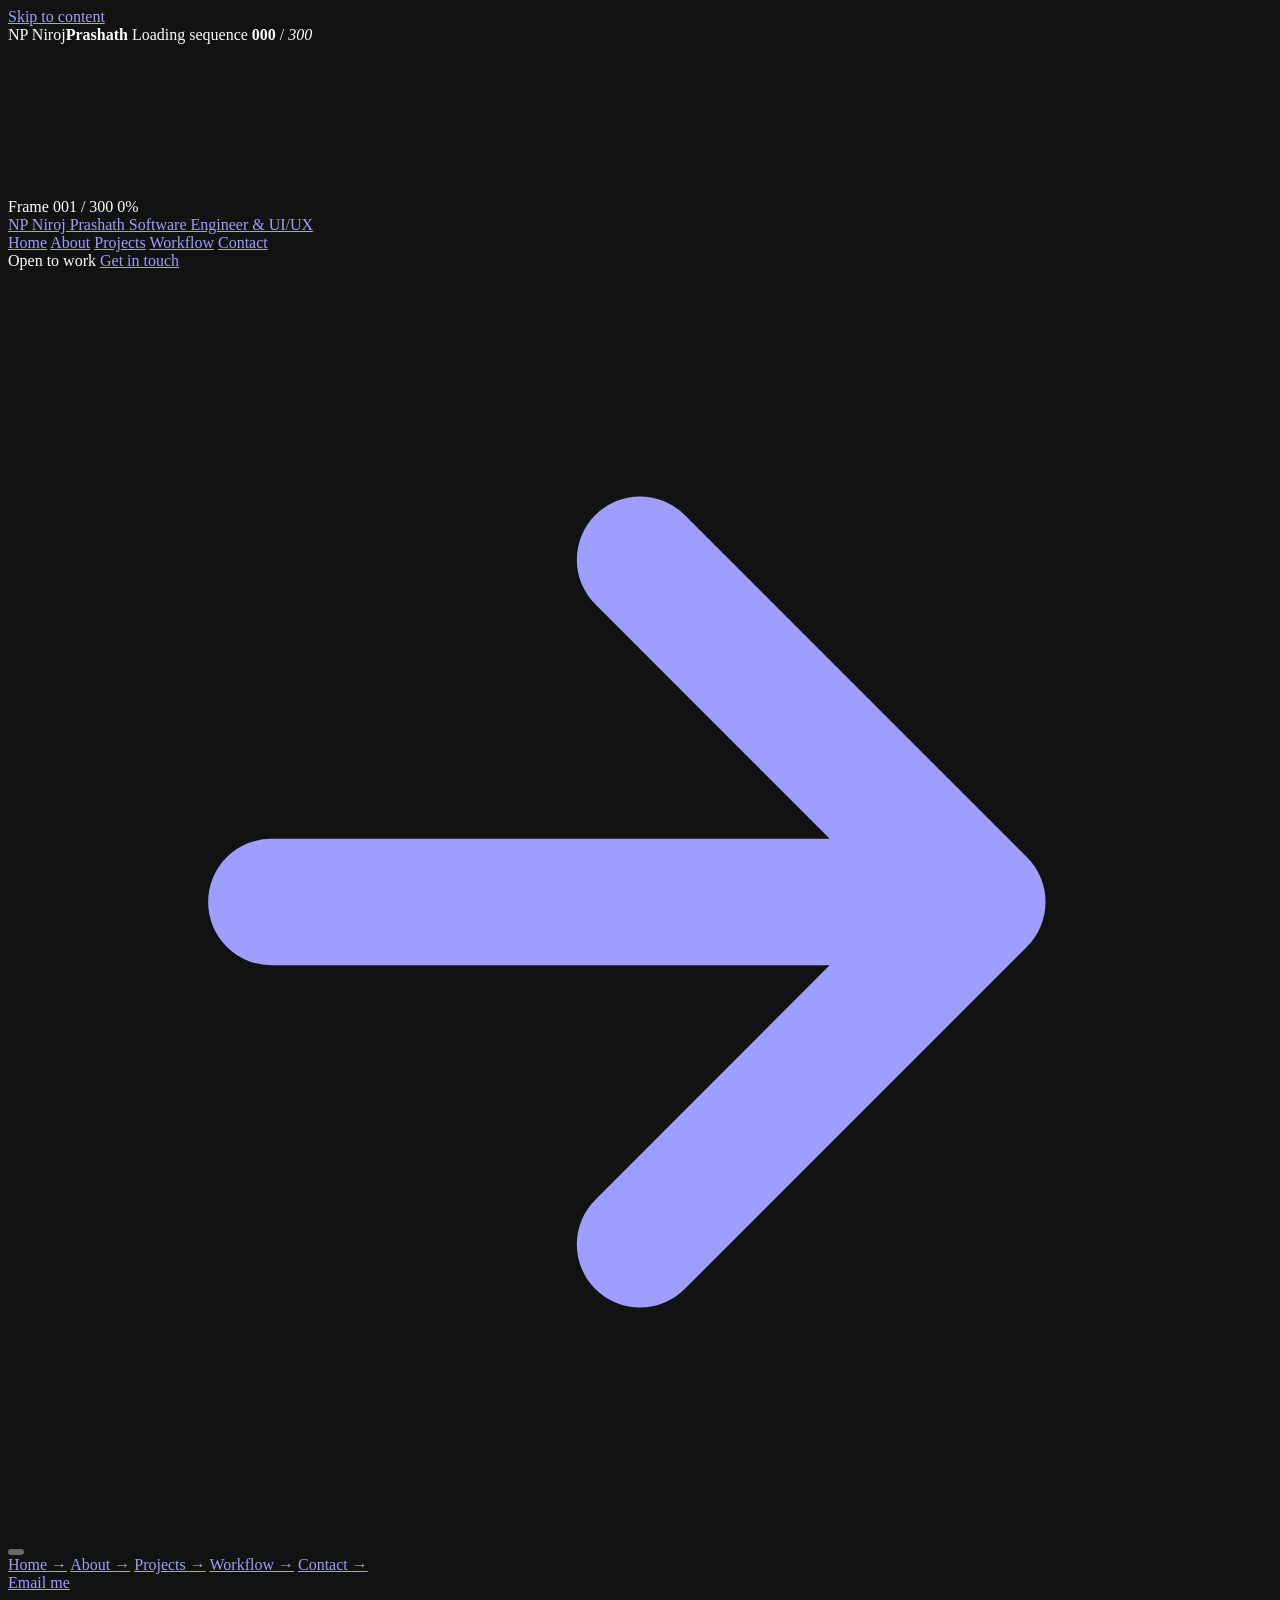
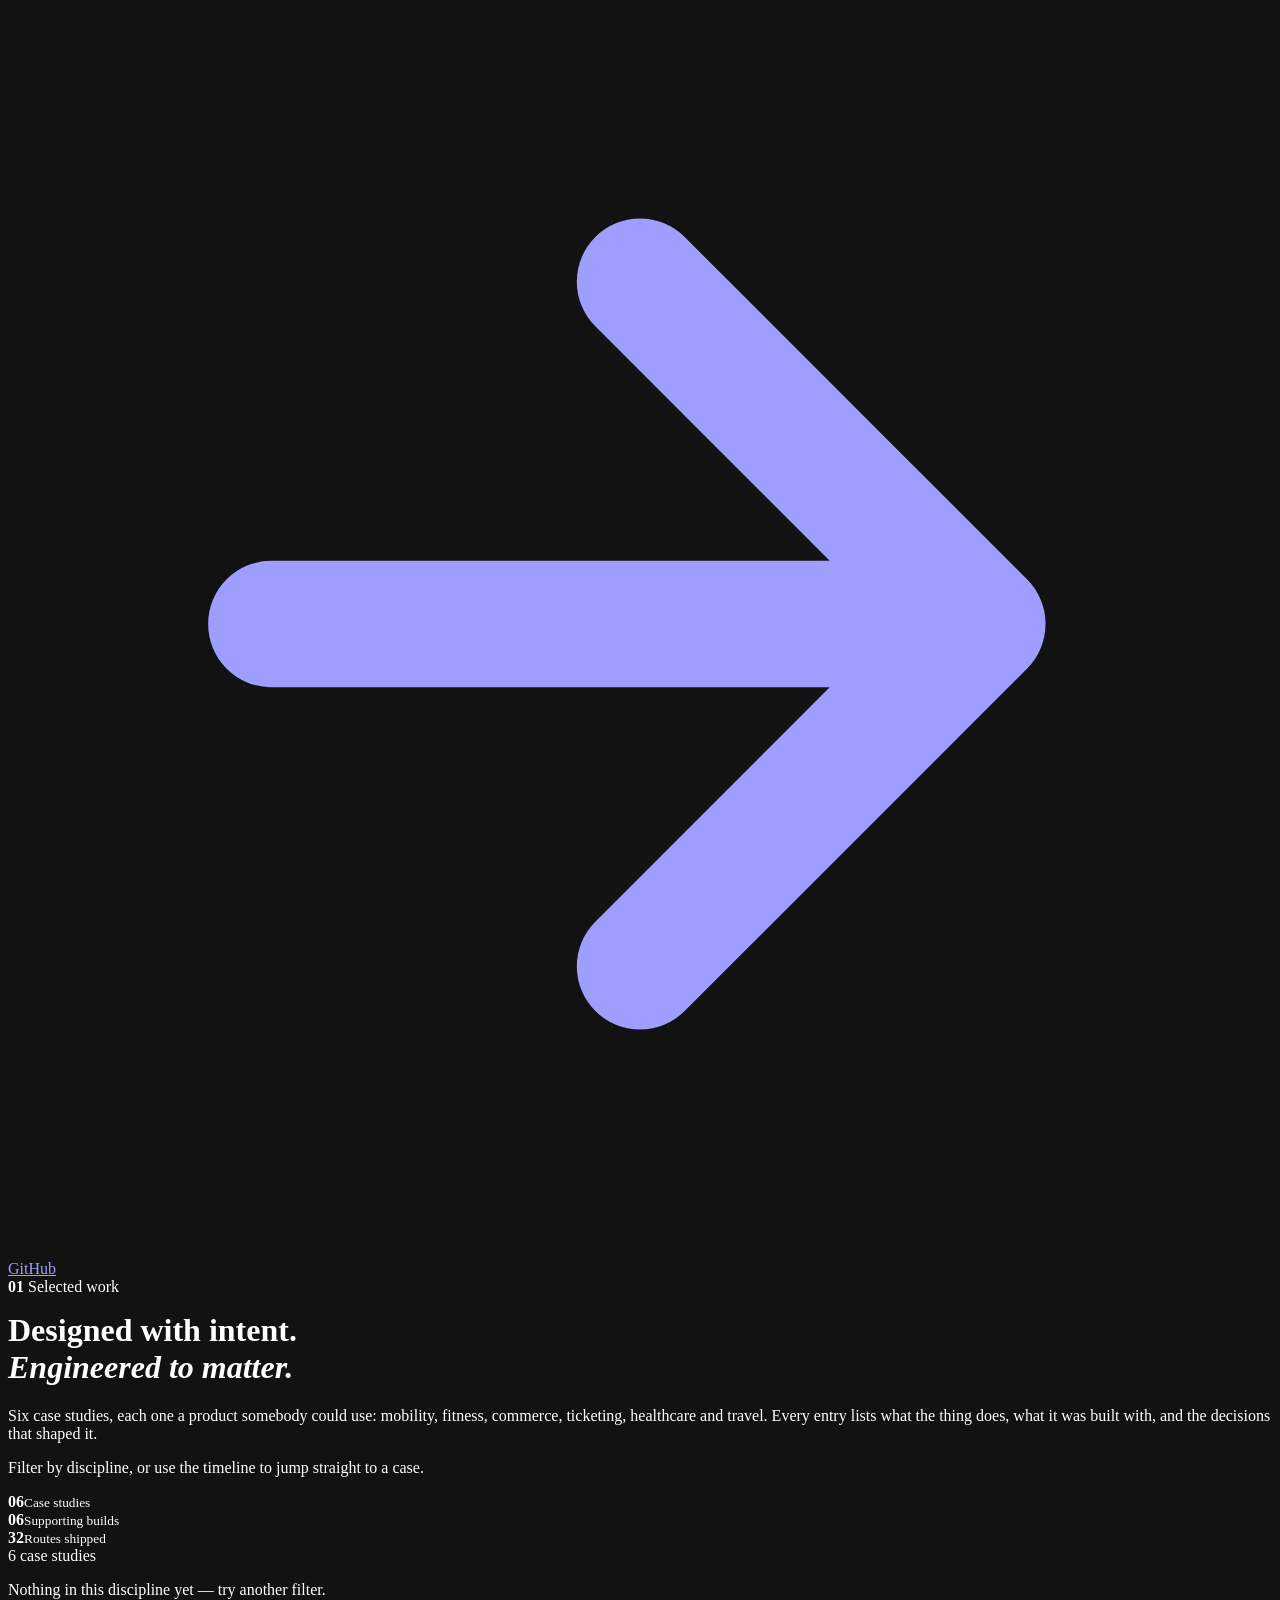
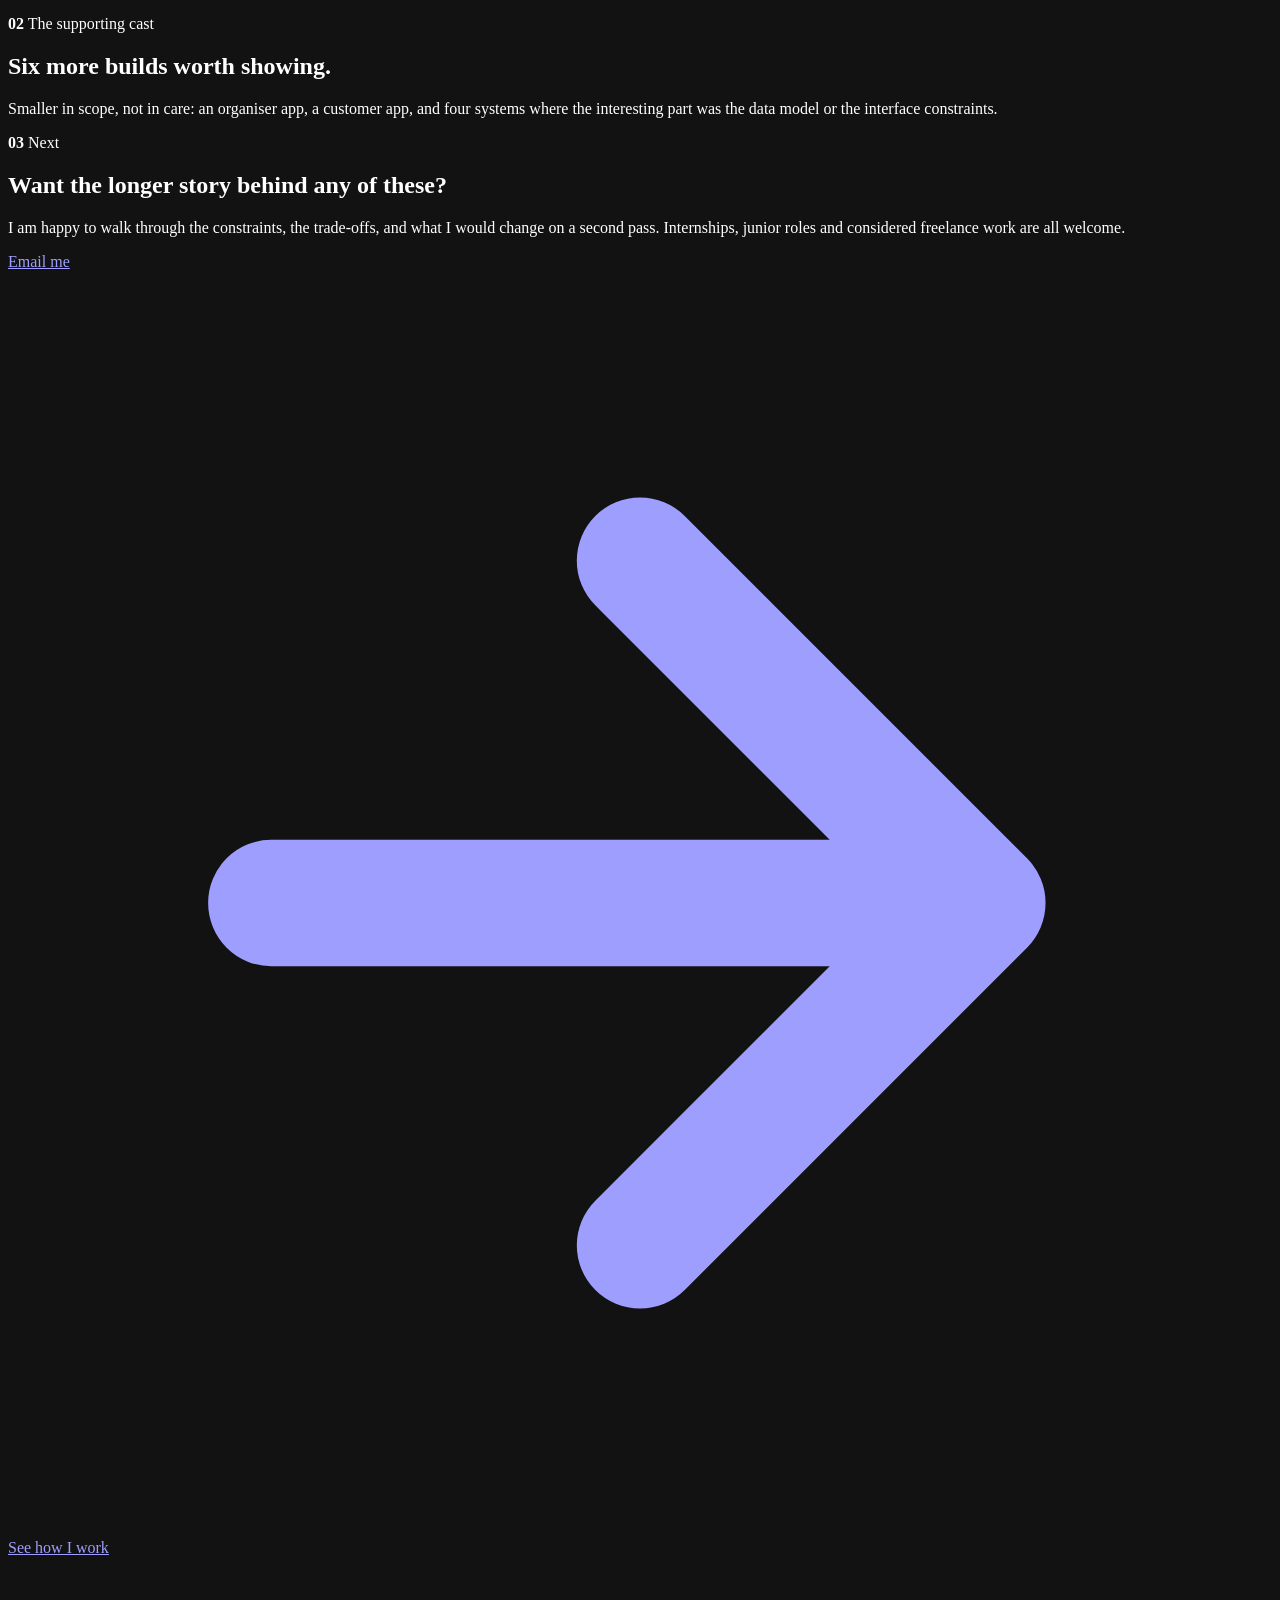
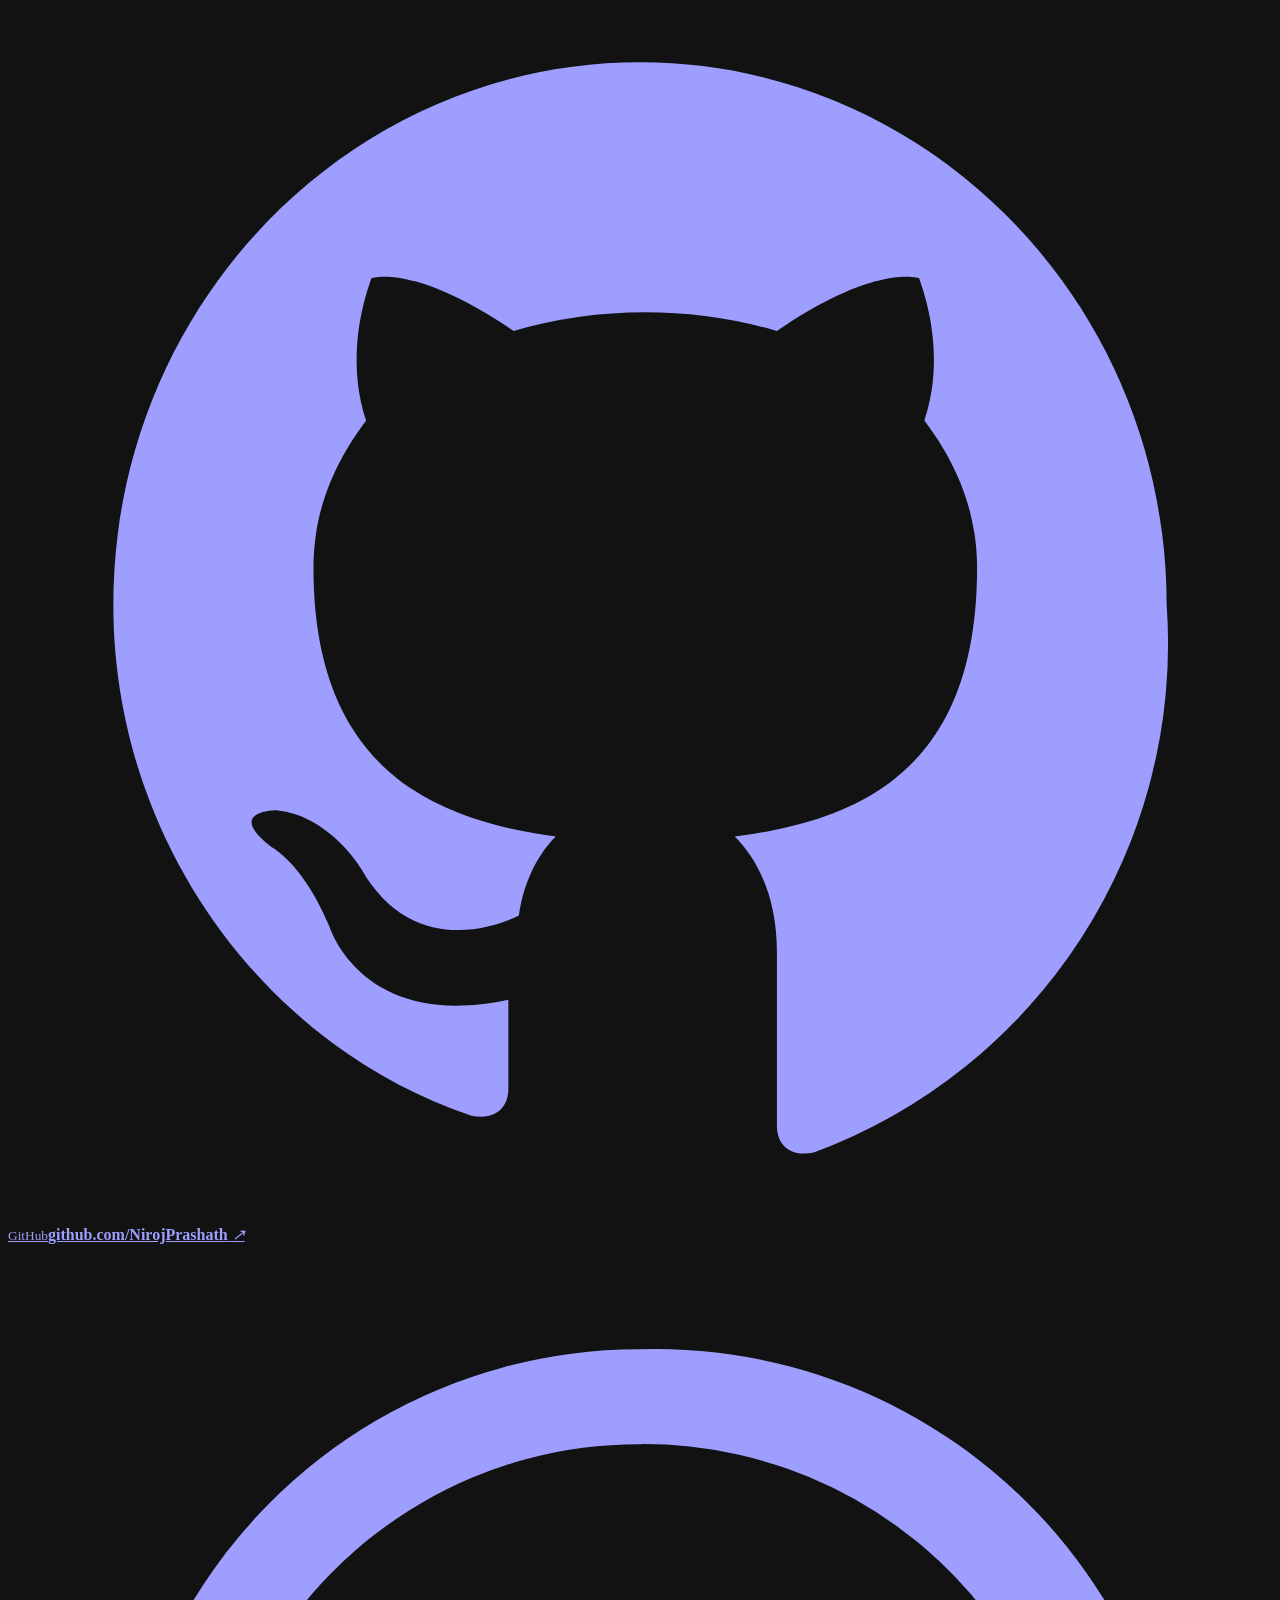
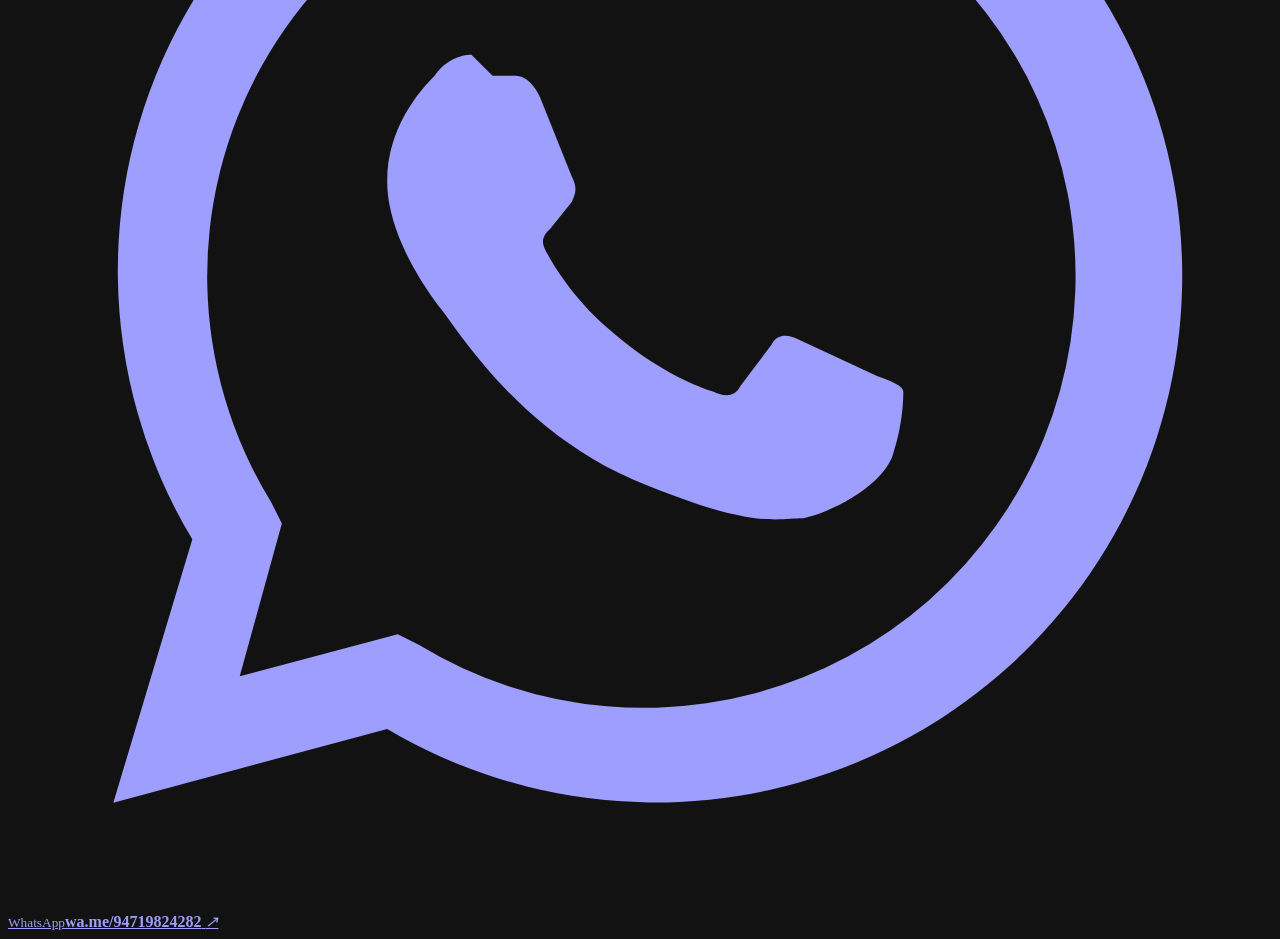
==== projects.html @ 24575fea "Add files via upload" ====
<!DOCTYPE html>
<html lang="en">
<head>
<meta charset="utf-8">
<meta name="viewport" content="width=device-width, initial-scale=1, viewport-fit=cover">
<title>Projects — Yogeswaran Niroj Prashath</title>
<meta name="description" content="Six detailed case studies plus six supporting builds: RAASTA emergency response, Iron Tide, Knuckles Roasters, B-Ceylon ticketing, Vet Lanka Animal Hospital and Wayfarer — designed and engineered by Niroj Prashath.">
<meta name="theme-color" content="#08070A">
<meta name="color-scheme" content="dark">
<link rel="canonical" href="projects.html">

<meta property="og:type" content="website">
<meta property="og:title" content="Projects — Yogeswaran Niroj Prashath">
<meta property="og:description" content="Six case studies and six supporting builds: mobility, fitness, commerce, ticketing, healthcare and travel.">
<meta property="og:image" content="assets/img/og-card.jpg">
<meta name="twitter:card" content="summary_large_image">
<meta name="twitter:image" content="assets/img/og-card.jpg">

<link rel="icon" href="assets/img/favicon.svg" type="image/svg+xml">
<link rel="apple-touch-icon" href="assets/img/avatar-portrait.jpg">

<link rel="stylesheet" href="css/base.css">
<link rel="stylesheet" href="css/layout.css">
<link rel="stylesheet" href="css/blocks.css">
<link rel="stylesheet" href="css/projects.css">
<noscript><style>.loader{display:none!important}body.is-loading{overflow:auto!important}</style></noscript>
</head>

<body class="is-loading" data-page="projects" data-zone="projects">

<a class="skip-link" href="#main">Skip to content</a>

<!-- ================================= boot loader — reference preloader, re-themed -->
<div class="loader" id="loader" aria-hidden="true">
  <div class="loader__inner">
    <span class="loader__mark"><span>NP</span></span>
    <span class="loader__word"><span>Niroj</span><b>Prashath</b></span>
    <span class="loader__meter">
      <span class="loader__track"><i class="loader__fill"></i></span>
      <span class="loader__read">
        <span>Loading sequence</span>
        <span class="loader__count"><b>000</b> / <i>300</i></span>
      </span>
    </span>
  </div>
</div>

<!-- ===================================== fixed scroll canvas (Drive) -->
<canvas id="hero-canvas" class="hero-canvas" aria-hidden="true"></canvas>
<div class="scrim" aria-hidden="true"></div>
<div class="cursor-light" aria-hidden="true"></div>

<div class="scroll-rail" aria-hidden="true"><div class="scroll-rail__bar"></div></div>

<div class="hud" aria-hidden="true">
  <span class="hud__dot"></span>
  <span class="hud__label">Frame</span>
  <span class="hud__frame mono" data-hud-frame>001 / 300</span>
  <span class="hud__bar"><i data-hud-fill></i></span>
  <span class="hud__pct mono" data-hud-pct>0%</span>
</div>

<!-- ============================================================== header -->
<header class="site-head">
  <div class="wrap wrap-wide site-head__inner">
    <a class="brand" href="index.html#top" aria-label="Yogeswaran Niroj Prashath — home">
      <span class="brand__mark" aria-hidden="true"><span>NP</span></span>
      <span class="brand__text">
        <span class="brand__name">Niroj Prashath</span>
        <span class="brand__role">Software Engineer &amp; UI/UX</span>
      </span>
    </a>

    <nav class="nav" aria-label="Primary">
      <a class="nav__link" href="index.html#home">Home</a>
      <a class="nav__link" href="index.html#about">About</a>
      <a class="nav__link" href="projects.html" aria-current="page">Projects</a>
      <a class="nav__link" href="index.html#workflow">Workflow</a>
      <a class="nav__link" href="index.html#contact">Contact</a>
    </nav>

    <div class="head-actions">
      <span class="head-status"><i></i>Open to work</span>
      <a class="btn btn--primary btn--sm" href="index.html#contact">
        Get in touch
        <span class="btn__orb"><svg viewBox="0 0 24 24" fill="none" stroke="currentColor" stroke-width="2.4" stroke-linecap="round" stroke-linejoin="round" aria-hidden="true"><path d="M5 12h13M12 5.5 18.5 12 12 18.5"/></svg></span>
      </a>
      <button class="burger" type="button" aria-expanded="false" aria-controls="mobile-sheet" aria-label="Open menu">
        <span></span><span></span><span></span>
      </button>
    </div>
  </div>
</header>

<div class="sheet" id="mobile-sheet" aria-hidden="true" aria-label="Menu">
  <a class="sheet__link" href="index.html#home">Home <span class="sheet__arrow" aria-hidden="true">→</span></a>
  <a class="sheet__link" href="index.html#about">About <span class="sheet__arrow" aria-hidden="true">→</span></a>
  <a class="sheet__link" href="projects.html">Projects <span class="sheet__arrow" aria-hidden="true">→</span></a>
  <a class="sheet__link" href="index.html#workflow">Workflow <span class="sheet__arrow" aria-hidden="true">→</span></a>
  <a class="sheet__link" href="index.html#contact">Contact <span class="sheet__arrow" aria-hidden="true">→</span></a>
  <div class="sheet__foot">
    <a class="btn btn--primary" href="https://mail.google.com/mail/?view=cm&amp;fs=1&amp;to=yogeswarannirojprashath@gmail.com" target="_blank" rel="noopener noreferrer">
      Email me
      <span class="btn__orb"><svg viewBox="0 0 24 24" fill="none" stroke="currentColor" stroke-width="2.4" stroke-linecap="round" stroke-linejoin="round" aria-hidden="true"><path d="M5 12h13M12 5.5 18.5 12 12 18.5"/></svg></span>
    </a>
    <a class="btn btn--ghost" href="https://github.com/NirojPrashath" target="_blank" rel="noopener noreferrer">GitHub</a>
  </div>
</div>

<main id="main">
  <a id="top"></a>

  <!-- =========================================================== masthead -->
  <header class="proj-head" data-zone="projects">
    <div class="wrap wrap-wide">
      <div class="proj-head__grid">
        <div>
          <span class="label"><b>01</b> Selected work</span>
          <h1 class="proj-head__title" style="margin-top:1rem">
            Designed with intent.<br>
            <em class="accent-text">Engineered to matter.</em>
          </h1>
        </div>
        <div class="proj-head__intro">
          <p class="lede" data-reveal>
            Six case studies, each one a product somebody could use: mobility, fitness, commerce,
            ticketing, healthcare and travel. Every entry lists what the thing does, what it was
            built with, and the decisions that shaped it.
          </p>
          <p class="muted" data-reveal style="font-size:var(--step--1);--reveal-delay:60ms">
            Filter by discipline, or use the timeline to jump straight to a case.
          </p>
          <div class="proj-head__facts" data-reveal>
            <div><b class="stat__num">06</b><small class="stat__label">Case studies</small></div>
            <div><b class="stat__num">06</b><small class="stat__label">Supporting builds</small></div>
            <div><b class="stat__num">32</b><small class="stat__label">Routes shipped</small></div>
          </div>
        </div>
      </div>
    </div>

    <!-- ========================================================= toolbar -->
    <div class="toolbar">
      <div class="wrap wrap-wide toolbar__inner">
        <div class="filters" id="filter-slot" role="group" aria-label="Filter case studies"></div>
        <span class="toolbar__count" data-count-visible>6 case studies</span>
        <nav class="jump" id="jump-slot" aria-label="Case study timeline"></nav>
      </div>
    </div>
  </header>

  <!-- ============================================================= cases -->
  <section class="wrap wrap-wide" aria-label="Case studies">
    <div class="cases" id="cases-slot"></div>
    <p class="case-empty">Nothing in this discipline yet — try another filter.</p>
  </section>

  <!-- ==================================================== supporting cast -->
  <section class="section" id="supporting" aria-labelledby="cast-title">
    <div class="wrap wrap-wide">
      <div class="sec-head">
        <span class="label"><b>02</b> The supporting cast</span>
        <h2 class="sec-head__title" id="cast-title" data-reveal>Six more builds worth showing.</h2>
        <p class="lede" data-reveal style="--reveal-delay:60ms">
          Smaller in scope, not in care: an organiser app, a customer app, and four systems where the
          interesting part was the data model or the interface constraints.
        </p>
      </div>
      <div class="cast" id="cast-slot"></div>
    </div>
  </section>

  <!-- ================================================================= CTA -->
  <section class="wrap wrap-wide" aria-label="Get in touch">
    <div class="contact glass glass--deep glass--edge">
      <div class="contact__body">
        <span class="label"><b>03</b> Next</span>
        <h2 data-reveal>Want the longer story behind any of these?</h2>
        <p class="lede" data-reveal style="--reveal-delay:70ms">
          I am happy to walk through the constraints, the trade-offs, and what I would change on a
          second pass. Internships, junior roles and considered freelance work are all welcome.
        </p>
        <div class="btn-row" data-reveal style="--reveal-delay:110ms">
          <a class="btn btn--primary" href="https://mail.google.com/mail/?view=cm&amp;fs=1&amp;to=yogeswarannirojprashath@gmail.com" target="_blank" rel="noopener noreferrer">
            Email me
            <span class="btn__orb"><svg viewBox="0 0 24 24" fill="none" stroke="currentColor" stroke-width="2.4" stroke-linecap="round" stroke-linejoin="round" aria-hidden="true"><path d="M5 12h13M12 5.5 18.5 12 12 18.5"/></svg></span>
          </a>
          <a class="btn btn--ghost" href="index.html#workflow">See how I work</a>
        </div>
      </div>
      <div class="contact__list">
        <a class="contact__item" href="https://github.com/NirojPrashath" target="_blank" rel="noopener noreferrer">
          <svg viewBox="0 0 24 24" fill="currentColor" aria-hidden="true"><path d="M12 2C6.5 2 2 6.6 2 12.3c0 4.5 2.9 8.4 6.8 9.7.5.1.7-.2.7-.5v-1.7c-2.8.6-3.4-1.4-3.4-1.4-.5-1.2-1.1-1.5-1.1-1.5-.9-.7.1-.7.1-.7 1 .1 1.6 1.1 1.6 1.1.9 1.6 2.4 1.2 3 .9.1-.7.4-1.2.7-1.5-2.2-.3-4.6-1.2-4.6-5.1 0-1.1.4-2 1-2.8-.1-.3-.4-1.3.1-2.7 0 0 .8-.3 2.7 1a9 9 0 0 1 5 0c1.9-1.3 2.7-1 2.7-1 .5 1.4.2 2.4.1 2.7.6.8 1 1.7 1 2.8 0 3.9-2.3 4.8-4.6 5.1.4.4.8 1.1.8 2.2v3.3c0 .3.2.6.7.5A10.3 10.3 0 0 0 22 12.3C22 6.6 17.5 2 12 2Z"/></svg>
          <span><small>GitHub</small><b>github.com/NirojPrashath</b></span>
          <em>↗</em>
        </a>
        <a class="contact__item" href="https://wa.me/94719824282" target="_blank" rel="noopener noreferrer">
          <svg viewBox="0 0 24 24" fill="currentColor" aria-hidden="true"><path d="M12 2a9.9 9.9 0 0 0-8.5 15L2 22l5.2-1.4A10 10 0 1 0 12 2Zm0 1.8a8.2 8.2 0 1 1-4.2 15.2l-.4-.2-3 .8.8-2.9-.2-.4A8.2 8.2 0 0 1 12 3.8Zm-3.2 4c-.2 0-.5.1-.7.4-.3.3-.9 1-.9 2s.7 2 1 2.4c.4.5 1.6 2.5 4 3.4 2 .8 2.4.6 2.9.6.5-.1 1.5-.6 1.7-1.2.2-.6.2-1.1.2-1.2 0-.1-.2-.2-.5-.3l-1.5-.7c-.2-.1-.4-.1-.5.1l-.6.8c-.1.2-.3.2-.5.1-.3-.1-1.1-.4-2-1.2-.7-.6-1.1-1.3-1.2-1.5-.1-.2 0-.3.1-.4l.4-.5c.1-.2.1-.3 0-.5l-.6-1.5c-.2-.4-.4-.4-.5-.4h-.4Z"/></svg>
          <span><small>WhatsApp</small><b>wa.me/94719824282</b></span>
          <em>↗</em>
        </a>
      </div>
    </div>
  </section>
</main>

<footer class="site-foot" id="footer-slot"></footer>

<script src="js/data.js" defer></script>
<script src="js/sequence.js" defer></script>
<script src="js/render.js" defer></script>
<script src="js/main.js" defer></script>
</body>
</html>
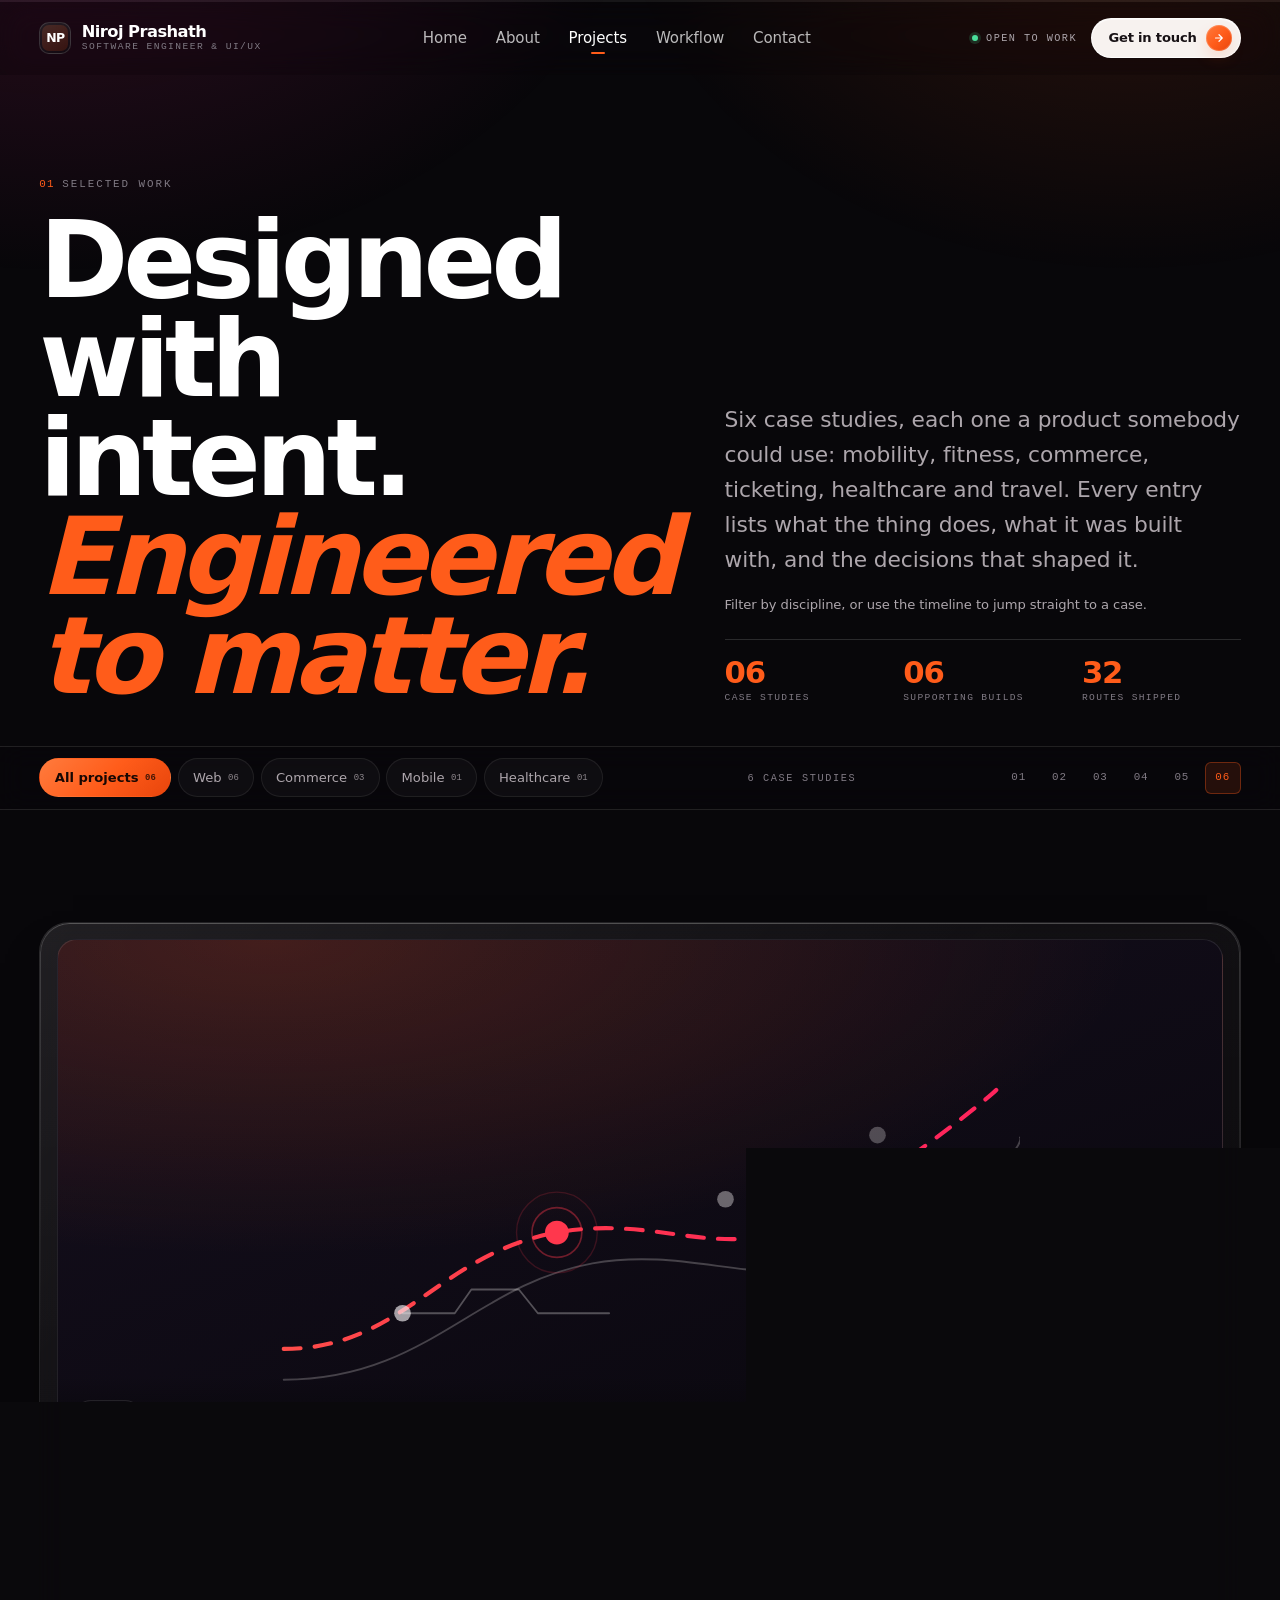
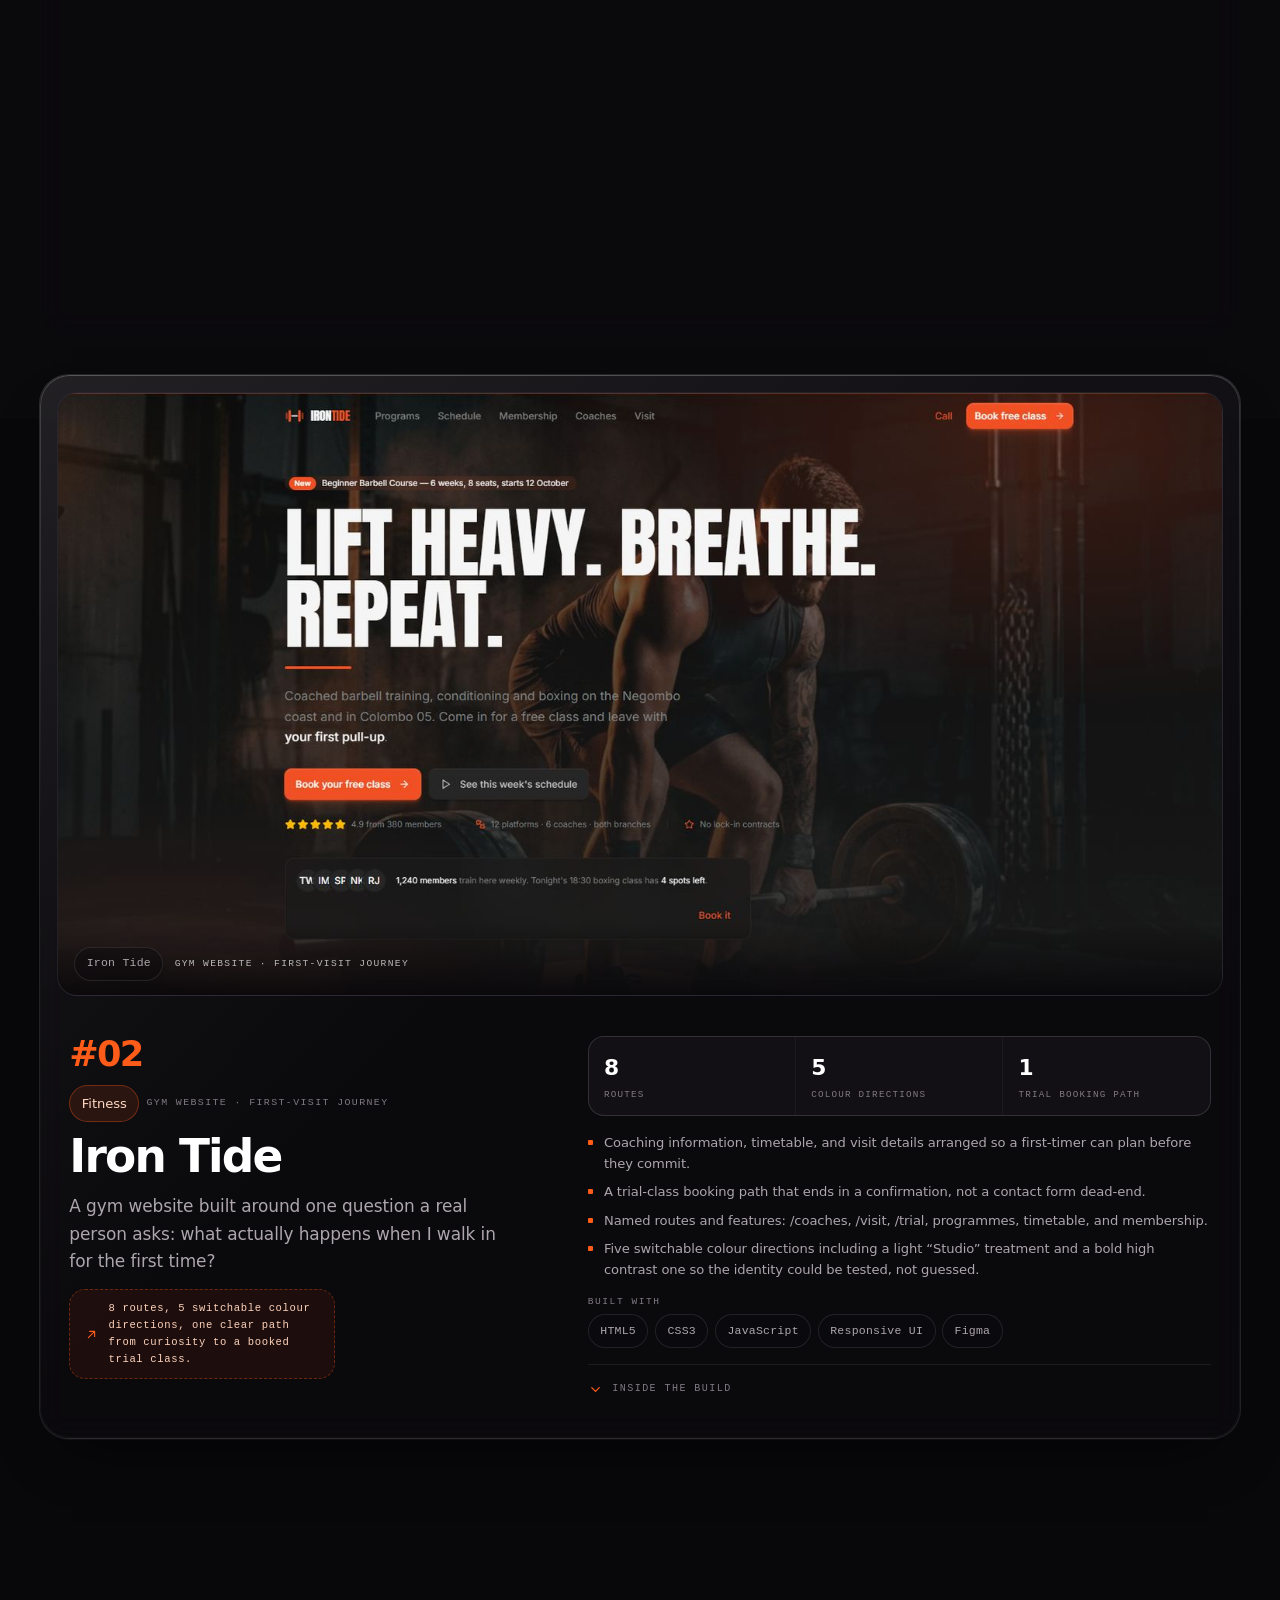
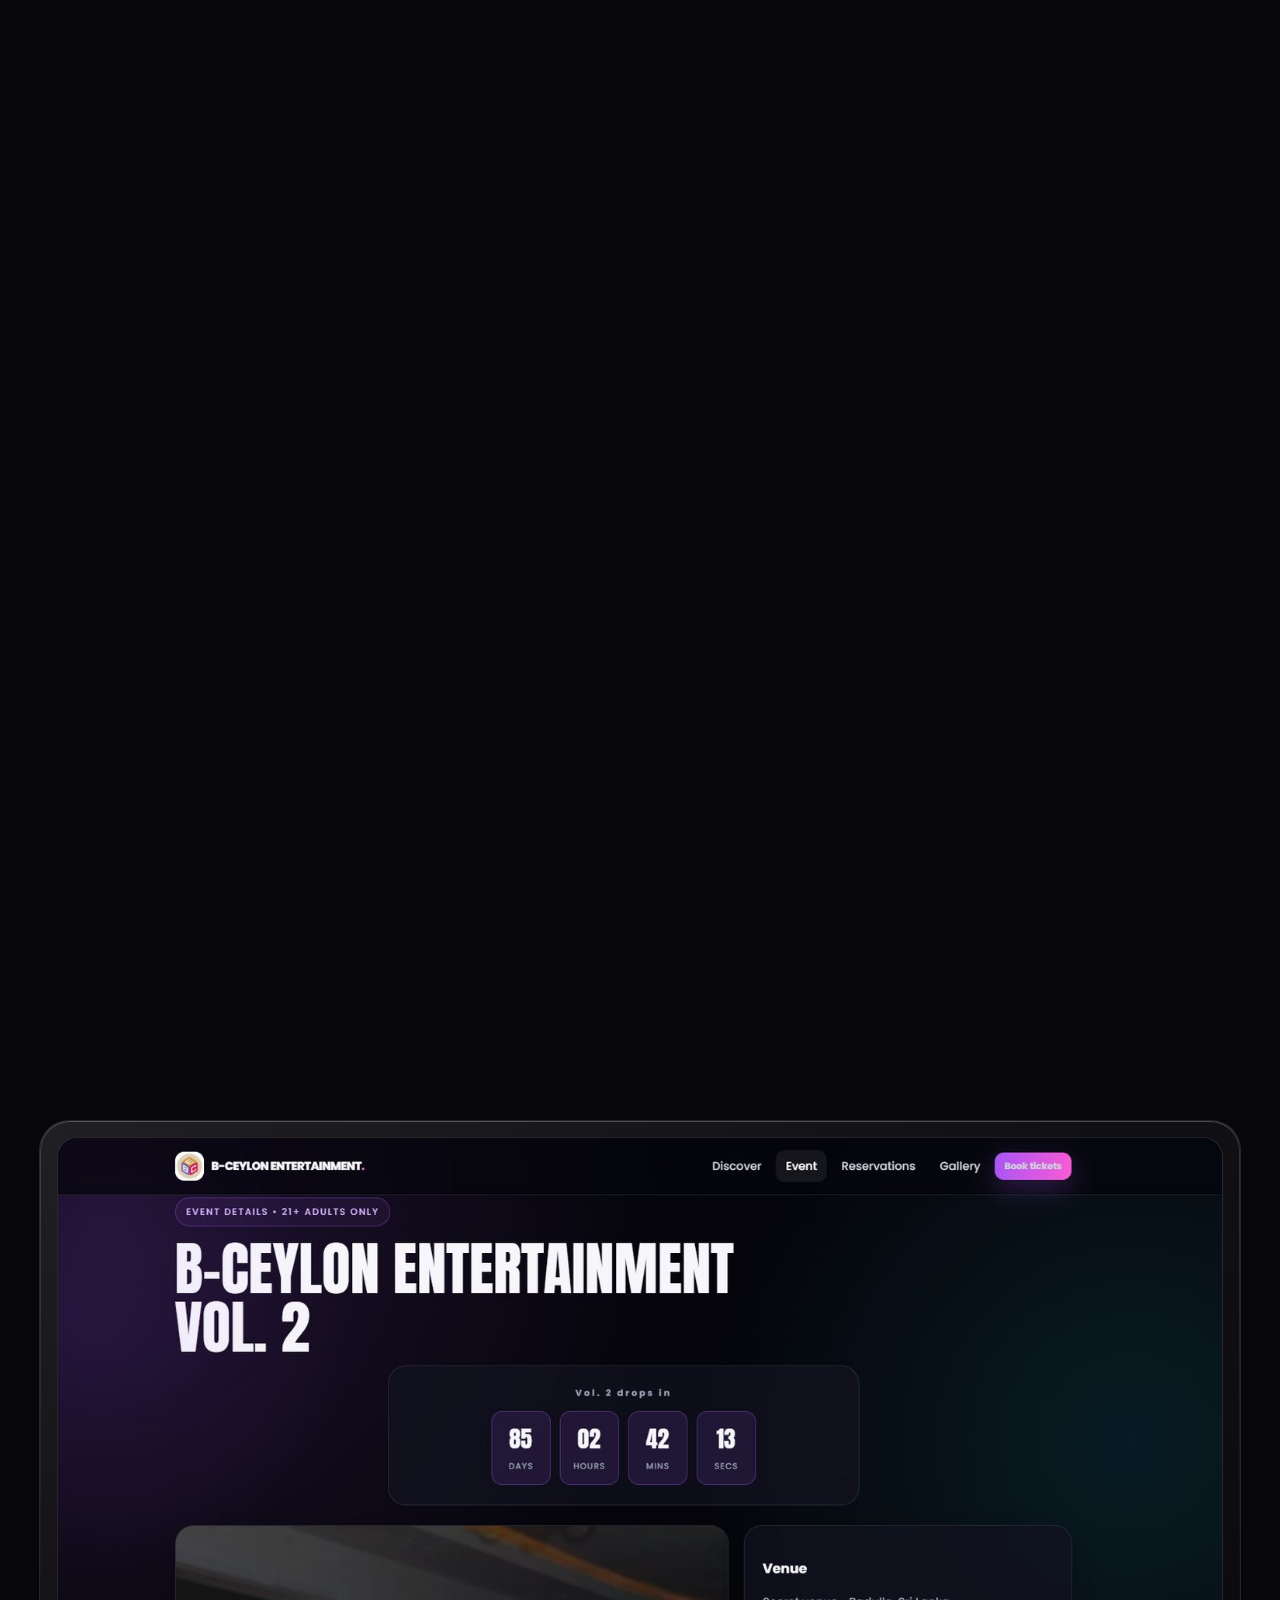
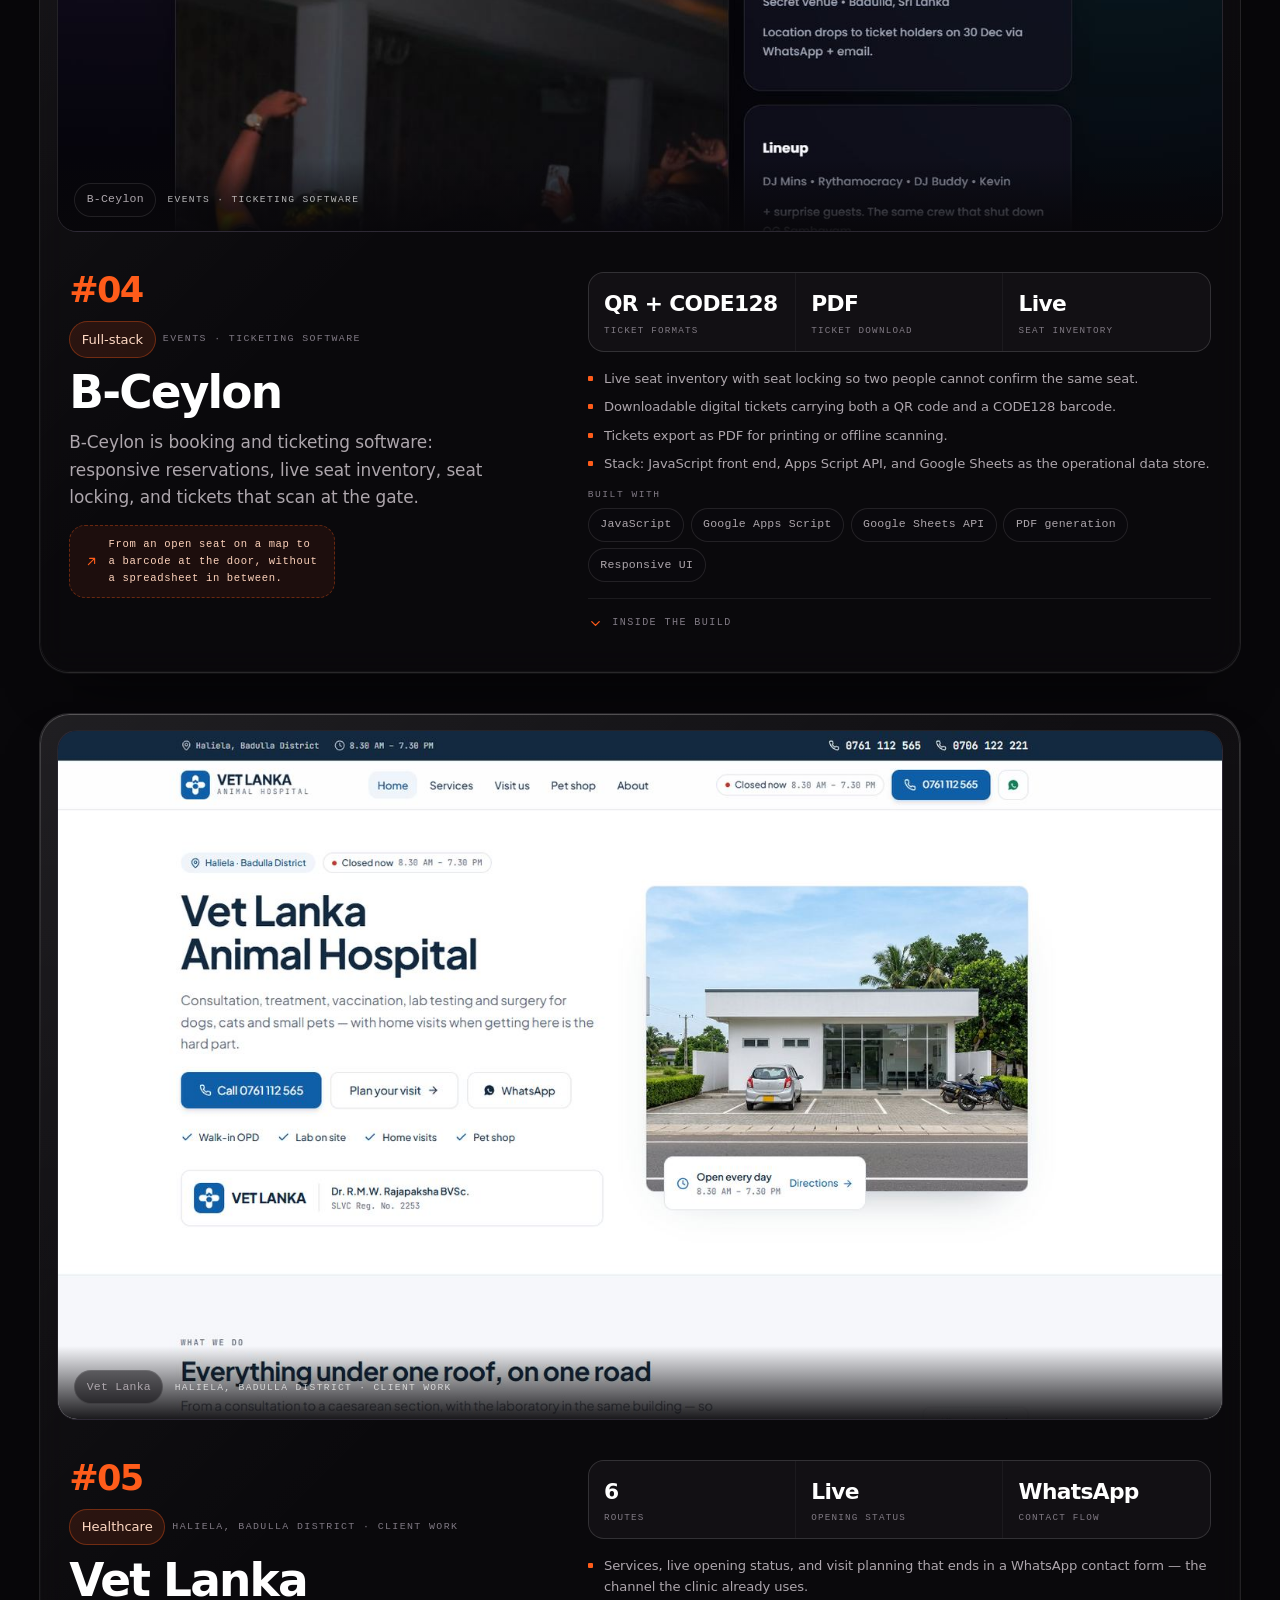
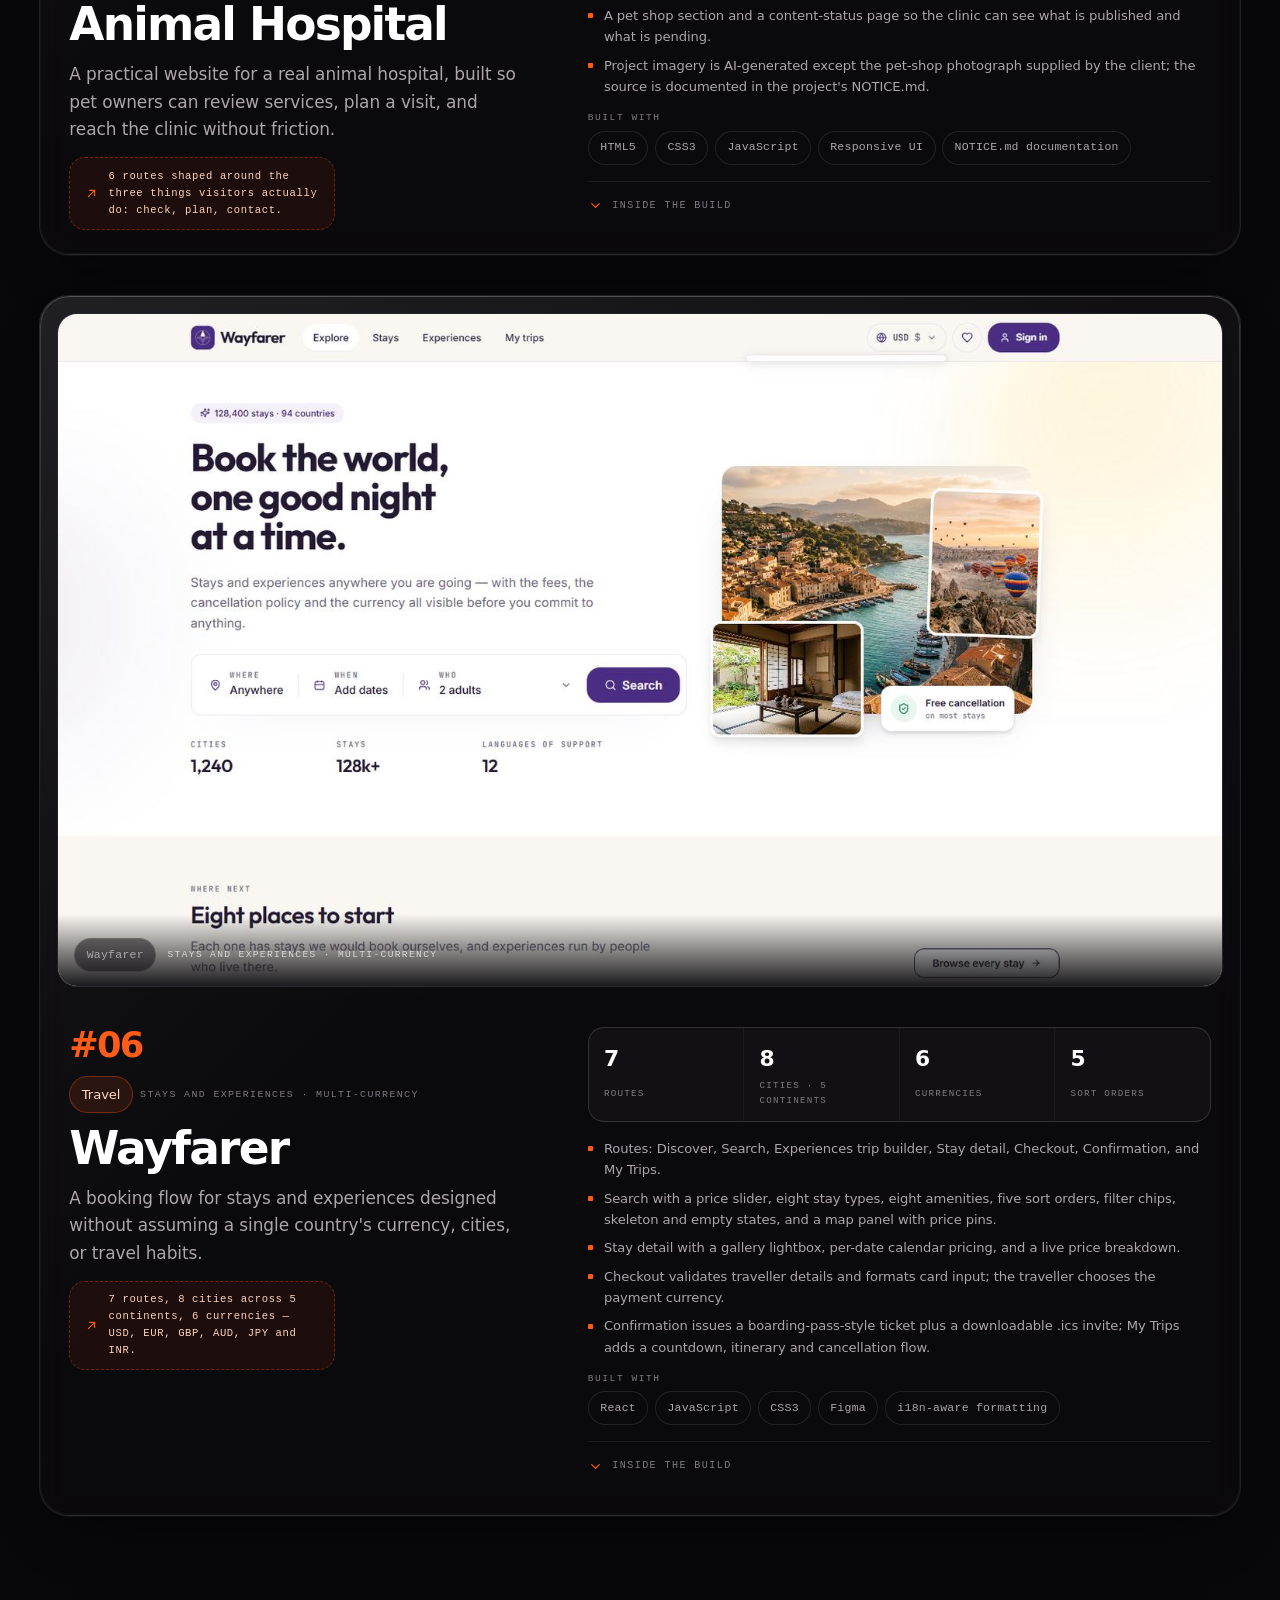
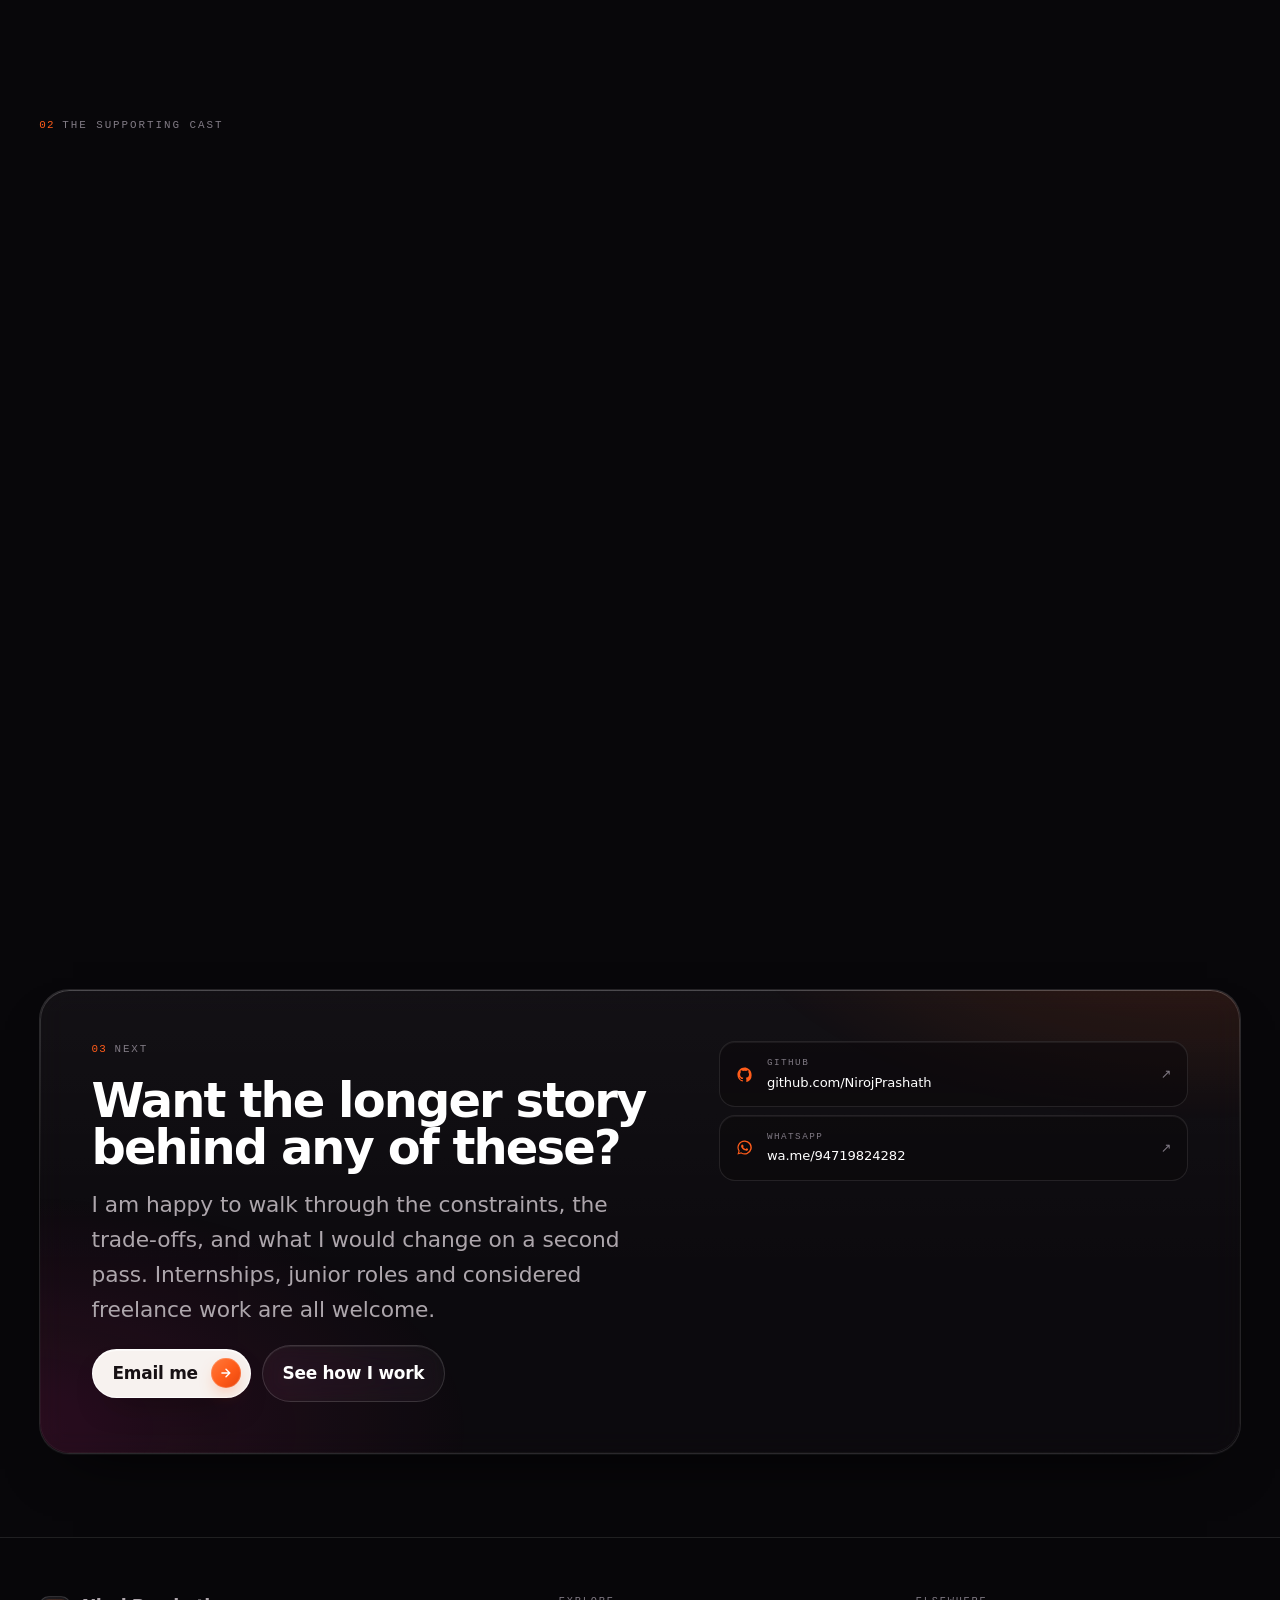
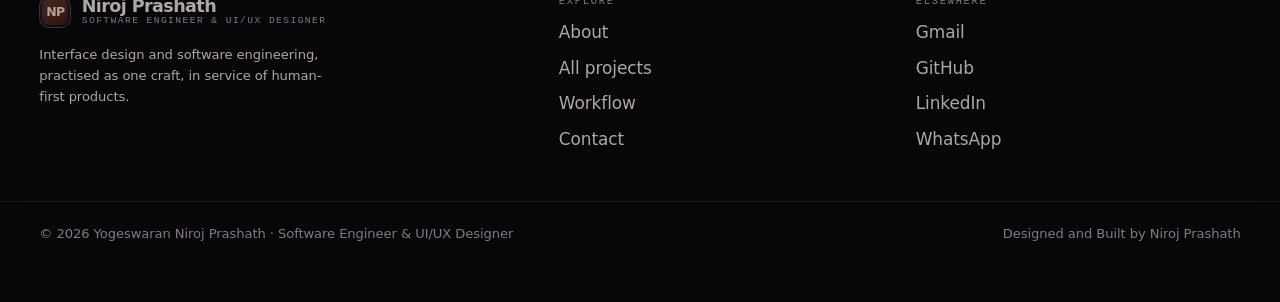
==== commit af752bbf: "Update projects.html" ====
--- a/projects.html
+++ b/projects.html
@@ -45,20 +45,13 @@
   </div>
 </div>
 
-<!-- ===================================== fixed scroll canvas (Drive) -->
-<canvas id="hero-canvas" class="hero-canvas" aria-hidden="true"></canvas>
-<div class="scrim" aria-hidden="true"></div>
+<!-- ================ no scroll canvas on this page: the projects view runs no
+     avatar. A static aurora field keeps it inside the same design system. -->
+<div class="bg-field" aria-hidden="true"><span class="bg-field__aurora"></span><span class="bg-field__grain"></span></div>
 <div class="cursor-light" aria-hidden="true"></div>
 
 <div class="scroll-rail" aria-hidden="true"><div class="scroll-rail__bar"></div></div>
 
-<div class="hud" aria-hidden="true">
-  <span class="hud__dot"></span>
-  <span class="hud__label">Frame</span>
-  <span class="hud__frame mono" data-hud-frame>001 / 300</span>
-  <span class="hud__bar"><i data-hud-fill></i></span>
-  <span class="hud__pct mono" data-hud-pct>0%</span>
-</div>
 
 <!-- ============================================================== header -->
 <header class="site-head">
--- a/css/base.css
+++ b/css/base.css
@@ -0,0 +1,613 @@
+/* ==========================================================================
+   NP / base.css — design system
+   Direction: near-black cinematic base, magenta→red atmospheric bloom,
+   a single warm orange accent, heavy geometric display type, hairline rules
+   and refined physical-glass surfaces.
+   ========================================================================== */
+
+:root {
+  /* --- surfaces ---------------------------------------------------------- */
+  --ink-0: #08070A;           /* page */
+  --ink-1: #0C0A10;           /* raised */
+  --ink-2: #110E15;           /* card */
+  --ink-3: #171220;           /* nested / hovered */
+  --ink-4: #1E1729;
+
+  /* --- hairlines -------------------------------------------------------- */
+  --line: rgba(255, 255, 255, 0.075);
+  --line-2: rgba(255, 255, 255, 0.14);
+  --line-3: rgba(255, 255, 255, 0.26);
+
+  /* --- text (reference reads white-first, then warm grey) --------------- */
+  --text: #FFFFFF;
+  --soft: #EDE7E4;
+  --muted: #ADA6AC;
+  --dim: #807A84;
+
+  /* --- accent: ONE warm orange, carried by CTAs, numerals and eyebrows -- */
+  --accent: #FF5C1A;
+  --accent-hi: #FF7B3D;
+  --accent-deep: #E8450C;
+  --accent-ink: #180703;       /* text colour on an accent fill */
+  --accent-soft: rgba(255, 92, 26, 0.14);
+  --accent-line: rgba(255, 92, 26, 0.34);
+
+  /* --- atmosphere: the magenta → red bloom behind everything ------------ */
+  --bloom-magenta: #B3246F;
+  --bloom-red: #E23A2F;
+  --bloom-amber: #FF8A3D;
+
+  /* gradients used for rules, numerals and glows */
+  --grad: linear-gradient(90deg, var(--accent) 0%, var(--bloom-red) 58%, var(--bloom-magenta) 100%);
+  --grad-warm: linear-gradient(135deg, var(--accent-hi) 0%, var(--accent) 52%, var(--accent-deep) 100%);
+  --grad-sheen: linear-gradient(135deg, rgba(255, 255, 255, 0.08), rgba(255, 255, 255, 0) 46%);
+
+  /* --- type ------------------------------------------------------------- */
+  /* Geometric-grotesque display stack. Poppins/Gilroy/Montserrat are used when
+     the visitor already has them; otherwise Inter/system-ui at weight 800+ with
+     tight tracking reads very close to the reference. See README to self-host. */
+  --font-sans: "Inter", system-ui, -apple-system, "Segoe UI", Roboto, "Helvetica Neue", Arial, sans-serif;
+  --font-display: "Poppins", "Gilroy", "Montserrat", "Inter Tight", var(--font-sans);
+  --font-mono: ui-monospace, "SF Mono", "JetBrains Mono", Menlo, Consolas, monospace;
+
+  --step--1: clamp(0.76rem, 0.74rem + 0.10vw, 0.84rem);
+  --step-0: clamp(0.98rem, 0.95rem + 0.16vw, 1.06rem);
+  --step-1: clamp(1.12rem, 1.04rem + 0.40vw, 1.40rem);
+  --step-2: clamp(1.40rem, 1.20rem + 0.90vw, 2.00rem);
+  --step-3: clamp(1.80rem, 1.40rem + 1.80vw, 3.10rem);
+  --step-4: clamp(2.20rem, 1.55rem + 2.90vw, 4.20rem);
+  --step-5: clamp(2.70rem, 1.55rem + 5.20vw, 6.40rem);   /* hero */
+  --step-6: clamp(3.10rem, 1.60rem + 6.40vw, 7.60rem);   /* masthead */
+
+  /* --- space ------------------------------------------------------------ */
+  --gutter: clamp(1.15rem, 0.7rem + 2.2vw, 3.25rem);
+  --section-y: clamp(4.5rem, 3rem + 7vw, 9.5rem);
+  --maxw: 1220px;
+  --maxw-wide: 1420px;
+
+  /* --- shape ------------------------------------------------------------ */
+  --r-xs: 6px;
+  --r-s: 10px;
+  --r-m: 16px;
+  --r-l: 22px;
+  --r-xl: 30px;
+  --r-pill: 999px;
+
+  /* --- motion ----------------------------------------------------------- */
+  --ease-out: cubic-bezier(0.22, 0.61, 0.36, 1);
+  --ease-inout: cubic-bezier(0.65, 0.05, 0.36, 1);
+  --ease-spring: cubic-bezier(0.16, 1, 0.3, 1);
+  --t-fast: 180ms;
+  --t-med: 320ms;
+  --t-slow: 620ms;
+
+  /* --- depth: restrained, never heavy ----------------------------------- */
+  --shadow-1: 0 1px 0 rgba(255, 255, 255, 0.035), 0 14px 34px -26px rgba(0, 0, 0, 0.9);
+  --shadow-2: 0 1px 0 rgba(255, 255, 255, 0.045), 0 28px 60px -34px rgba(0, 0, 0, 0.95);
+  --shadow-3: 0 1px 0 rgba(255, 255, 255, 0.05), 0 46px 90px -44px rgba(0, 0, 0, 0.98);
+  --shadow-accent: 0 20px 50px -26px rgba(255, 92, 26, 0.5);
+
+  --header-h: 72px;
+
+  /* --- glass ------------------------------------------------------------
+     Physical glass, not "blur everywhere": a semi-opaque tint, a capped blur,
+     an inner top highlight, faint bottom weight, a diagonal specular sheen and
+     a hairline edge. Tuned so body copy holds >9:1 contrast on the darkest
+     frame and >6:1 on the brightest bloom. */
+  --glass-0: rgba(13, 10, 14, 0.42);      /* chips, small fills */
+  --glass-1: rgba(14, 11, 15, 0.56);      /* cards, panels */
+  --glass-2: rgba(16, 12, 17, 0.68);      /* large heroes, sticky bars */
+  --glass-line: rgba(255, 255, 255, 0.10);
+  --glass-edge: rgba(255, 255, 255, 0.055);
+  --glass-hi: rgba(255, 255, 255, 0.10);  /* inner top highlight */
+  --glass-lo: rgba(0, 0, 0, 0.34);        /* inner bottom weight */
+  --glass-blur: 14px;
+}
+
+/* ------------------------------------------------------------------ reset */
+*,
+*::before,
+*::after { box-sizing: border-box; }
+
+* { margin: 0; }
+
+html {
+  -webkit-text-size-adjust: 100%;
+  scroll-behavior: smooth;
+  scroll-padding-top: calc(var(--header-h) + 18px);
+  overflow-x: clip;
+}
+
+body {
+  background-color: var(--ink-0);
+  color: var(--text);
+  font-family: var(--font-sans);
+  font-size: var(--step-0);
+  line-height: 1.62;
+  font-weight: 400;
+  letter-spacing: -0.005em;
+  -webkit-font-smoothing: antialiased;
+  -moz-osx-font-smoothing: grayscale;
+  overflow-x: clip;
+  min-height: 100%;
+}
+
+body.is-locked { overflow: hidden; }
+
+img, svg, canvas, video { display: block; max-width: 100%; }
+img { height: auto; }
+
+a { color: inherit; text-decoration: none; }
+
+button {
+  font: inherit;
+  color: inherit;
+  background: none;
+  border: 0;
+  cursor: pointer;
+}
+
+ul, ol { list-style: none; padding: 0; }
+
+input, textarea, select { font: inherit; color: inherit; }
+
+::selection { background: rgba(255, 92, 26, 0.34); color: #fff; }
+
+:focus-visible {
+  outline: 2px solid var(--accent);
+  outline-offset: 3px;
+  border-radius: 4px;
+}
+
+/* The ring above is right for keyboard use — it is the ring iOS paints on a
+   script-focused menu link (opening the burger) that reads as a stray selection
+   box. The sheet now focuses the panel instead of the first link; these rules
+   keep the ring tidy when a keyboard visitor really does Tab into the menu. */
+.sheet:focus { outline: none; }
+.sheet__link:focus-visible { outline-offset: -2px; border-radius: var(--r-s); }
+
+/* Touch devices: no focus ring at all — there is no keyboard to serve. */
+@media (pointer: coarse) {
+  :focus-visible { outline: none; }
+}
+
+/* ---------------------------------------------------------------- typography */
+h1, h2, h3, h4 {
+  font-family: var(--font-display);
+  font-weight: 800;
+  line-height: 0.98;
+  letter-spacing: -0.04em;
+  text-wrap: balance;
+}
+
+h1 { font-size: var(--step-5); }
+h2 { font-size: var(--step-4); }
+h3 { font-size: var(--step-2); letter-spacing: -0.03em; }
+h4 { font-size: var(--step-1); letter-spacing: -0.025em; font-weight: 700; }
+
+p { text-wrap: pretty; }
+
+.accent-text { color: var(--accent); }
+
+/* the reference's "Hey, I'm a" eyebrow: small, warm, medium weight */
+.eyebrow {
+  display: inline-flex;
+  align-items: center;
+  gap: 0.6em;
+  font-family: var(--font-sans);
+  font-size: clamp(0.86rem, 0.82rem + 0.2vw, 1.02rem);
+  font-weight: 600;
+  letter-spacing: -0.005em;
+  text-transform: none;
+  color: var(--accent);
+}
+
+.eyebrow b {
+  font-family: var(--font-mono);
+  font-size: 0.8em;
+  font-weight: 500;
+  letter-spacing: 0.06em;
+  color: var(--accent);
+}
+
+.eyebrow--rule::before {
+  content: "";
+  width: 22px;
+  height: 1px;
+  background: var(--accent-line);
+  flex: none;
+}
+
+/* section labels keep the mono/upper treatment but in white-dim, with the
+   index in the accent — the numbered rhythm the reference establishes */
+.label {
+  display: inline-flex;
+  align-items: baseline;
+  gap: 0.7em;
+  font-family: var(--font-mono);
+  font-size: 0.68rem;
+  letter-spacing: 0.18em;
+  text-transform: uppercase;
+  color: var(--dim);
+}
+
+.label b {
+  color: var(--accent);
+  font-weight: 500;
+  letter-spacing: 0.1em;
+}
+
+.lede {
+  font-size: var(--step-1);
+  color: var(--muted);
+  line-height: 1.6;
+  max-width: 62ch;
+}
+
+.muted { color: var(--muted); }
+.dim { color: var(--dim); }
+.mono { font-family: var(--font-mono); font-variant-numeric: tabular-nums; }
+.center { text-align: center; }
+
+.sr-only {
+  position: absolute;
+  width: 1px; height: 1px;
+  padding: 0; margin: -1px;
+  overflow: hidden;
+  clip: rect(0 0 0 0);
+  white-space: nowrap;
+  border: 0;
+}
+
+.skip-link {
+  position: fixed;
+  top: 10px;
+  left: 10px;
+  z-index: 999;
+  transform: translateY(-160%);
+  padding: 0.7rem 1.05rem;
+  border-radius: var(--r-s);
+  background: var(--ink-2);
+  border: 1px solid var(--line-2);
+  color: var(--text);
+  font-size: var(--step--1);
+  transition: transform var(--t-fast) var(--ease-out);
+}
+
+.skip-link:focus { transform: translateY(0); }
+
+/* ---------------------------------------------------------------- utilities */
+.wrap {
+  width: 100%;
+  max-width: var(--maxw);
+  margin-inline: auto;
+  padding-inline: var(--gutter);
+}
+
+.wrap-wide { max-width: var(--maxw-wide); }
+
+.section { padding-block: var(--section-y); position: relative; }
+
+.hr {
+  height: 1px;
+  border: 0;
+  background: linear-gradient(90deg, transparent, var(--line-2) 12%, var(--line-2) 88%, transparent);
+}
+
+/* =============================================================== glass */
+/**
+ * Physical-glass surface. Layers, in order:
+ *   1. tint                (semi-opaque, never near-transparent)
+ *   2. capped backdrop blur (subtle — depth, not haze)
+ *   3. inner top highlight  (light catching the top edge)
+ *   4. inner bottom weight  (thickness)
+ *   5. diagonal specular sheen (::before)
+ *   6. hairline edge + 1px gradient rim (--edge)
+ */
+.glass {
+  position: relative;
+  background-image: linear-gradient(180deg, rgba(255, 255, 255, 0.028), rgba(255, 255, 255, 0) 62%);
+  background-color: var(--glass-1);
+  -webkit-backdrop-filter: blur(var(--glass-blur)) saturate(126%);
+  backdrop-filter: blur(var(--glass-blur)) saturate(126%);
+  border: 1px solid var(--glass-line);
+  border-radius: var(--r-l);
+  box-shadow:
+    inset 0 1px 0 var(--glass-hi),
+    inset 0 -1px 0 var(--glass-lo),
+    var(--shadow-2);
+  isolation: isolate;
+}
+
+.glass::before {
+  content: "";
+  position: absolute;
+  inset: 0;
+  border-radius: inherit;
+  background: var(--grad-sheen);
+  opacity: 0.85;
+  pointer-events: none;
+  z-index: -1;
+}
+
+.glass--deep { background-color: var(--glass-2); }
+.glass--soft { background-color: var(--glass-0); box-shadow: inset 0 1px 0 rgba(255, 255, 255, 0.07), var(--shadow-1); }
+
+/* 1px rim that reads as a polished chamfer */
+.glass--edge::after {
+  content: "";
+  position: absolute;
+  inset: 0;
+  border-radius: inherit;
+  padding: 1px;
+  background: linear-gradient(180deg, rgba(255, 255, 255, 0.16), rgba(255, 255, 255, 0) 44%, rgba(255, 255, 255, 0.05));
+  -webkit-mask: linear-gradient(#000 0 0) content-box, linear-gradient(#000 0 0);
+  -webkit-mask-composite: xor;
+  mask: linear-gradient(#000 0 0) content-box, linear-gradient(#000 0 0);
+  mask-composite: exclude;
+  pointer-events: none;
+}
+
+/* highlight that travels across a surface on hover */
+.glass--travel::after {
+  content: "";
+  position: absolute;
+  inset: -1px;
+  border-radius: inherit;
+  background: linear-gradient(115deg, rgba(255, 255, 255, 0) 38%, rgba(255, 255, 255, 0.07) 48%, rgba(255, 255, 255, 0) 58%);
+  transform: translateX(-40%);
+  opacity: 0;
+  pointer-events: none;
+  transition: transform 900ms var(--ease-out), opacity 420ms var(--ease-out);
+}
+
+.glass--travel:hover::after { transform: translateX(40%); opacity: 1; }
+
+@supports not ((backdrop-filter: blur(6px)) or (-webkit-backdrop-filter: blur(6px))) {
+  .glass { background-color: rgba(13, 10, 15, 0.94); }
+}
+
+@media (prefers-reduced-transparency: reduce) {
+  .glass {
+    background-color: rgba(13, 10, 15, 0.97);
+    -webkit-backdrop-filter: none;
+    backdrop-filter: none;
+  }
+}
+
+/* opaque panel (kept: used where a surface must not let the canvas through) */
+.panel {
+  position: relative;
+  background: var(--ink-2);
+  border: 1px solid var(--line);
+  border-radius: var(--r-l);
+}
+
+.panel--raised { background: var(--ink-1); }
+.panel--flat { border-radius: var(--r-m); }
+
+.panel-hairline {
+  position: absolute;
+  inset: 0 0 auto 0;
+  height: 1px;
+  background: var(--grad);
+  opacity: 0.85;
+}
+
+/* ------------------------------------------------------------------ chips */
+.chip {
+  display: inline-flex;
+  align-items: center;
+  gap: 0.45em;
+  padding: 0.42rem 0.72rem;
+  border: 1px solid var(--glass-line);
+  border-radius: var(--r-pill);
+  background-color: rgba(13, 10, 14, 0.5);
+  color: var(--soft);
+  font-size: var(--step--1);
+  letter-spacing: -0.005em;
+  white-space: nowrap;
+}
+
+.chip--mono { font-family: var(--font-mono); font-size: 0.72rem; letter-spacing: 0.02em; color: var(--muted); }
+
+.chip--accent {
+  border-color: var(--accent-line);
+  color: #FFD9C4;
+  background-color: rgba(255, 92, 26, 0.12);
+}
+
+.chip--live::before {
+  content: "";
+  width: 7px; height: 7px;
+  border-radius: 50%;
+  background: var(--accent);
+  box-shadow: 0 0 0 3px rgba(255, 92, 26, 0.18);
+}
+
+/* ----------------------------------------------------------------- buttons */
+.btn {
+  position: relative;
+  display: inline-flex;
+  align-items: center;
+  justify-content: center;
+  gap: 0.65em;
+  padding: 0.85rem 1.2rem;
+  border-radius: var(--r-pill);
+  border: 1px solid var(--line-2);
+  background-color: rgba(16, 12, 17, 0.5);
+  -webkit-backdrop-filter: blur(10px) saturate(130%);
+  backdrop-filter: blur(10px) saturate(130%);
+  color: var(--text);
+  font-weight: 600;
+  font-size: var(--step-0);
+  letter-spacing: -0.015em;
+  box-shadow: inset 0 1px 0 rgba(255, 255, 255, 0.07);
+  transition: border-color var(--t-fast) var(--ease-out),
+              transform var(--t-med) var(--ease-spring),
+              background-color var(--t-fast) var(--ease-out),
+              box-shadow var(--t-med) var(--ease-out),
+              color var(--t-fast) var(--ease-out);
+}
+
+.btn:hover {
+  border-color: var(--line-3);
+  background-color: rgba(26, 20, 26, 0.62);
+  transform: translateY(-2px);
+}
+
+.btn:active { transform: translateY(0); }
+
+.btn__icon { width: 1.05em; height: 1.05em; flex: none; }
+
+/* Primary: the reference's light pill with a warm orb riding on its right edge */
+.btn--primary {
+  gap: 0.75em;
+  padding: 0.55rem 0.6rem 0.55rem 1.25rem;
+  background-color: #F7F2EF;
+  background-image: none;
+  border-color: rgba(255, 255, 255, 0.9);
+  color: #171114;
+  box-shadow: 0 1px 0 rgba(255, 255, 255, 0.6) inset, 0 16px 34px -20px rgba(0, 0, 0, 0.8);
+}
+
+.btn--primary:hover {
+  background-color: #FFFFFF;
+  border-color: #fff;
+  color: #0E0A0C;
+  box-shadow: 0 1px 0 rgba(255, 255, 255, 0.7) inset, 0 20px 40px -20px rgba(0, 0, 0, 0.85);
+}
+
+.btn__orb {
+  display: grid;
+  place-items: center;
+  width: 30px;
+  height: 30px;
+  flex: none;
+  border-radius: 50%;
+  background: var(--grad-warm);
+  color: #fff;
+  box-shadow: 0 0 0 1px rgba(255, 255, 255, 0.18) inset, 0 8px 18px -8px rgba(255, 92, 26, 0.8);
+}
+
+.btn__orb svg { width: 14px; height: 14px; }
+
+.btn--primary:hover .btn__orb { transform: translateX(2px); }
+.btn__orb { transition: transform var(--t-med) var(--ease-spring); }
+
+/* Accent fill, used sparingly (a single emphatic action per view) */
+.btn--accent {
+  padding: 0.6rem 0.7rem 0.6rem 1.3rem;
+  gap: 0.8em;
+  background-color: var(--accent);
+  background-image: var(--grad-warm);
+  border-color: rgba(255, 255, 255, 0.16);
+  color: var(--accent-ink);
+  box-shadow: var(--shadow-accent);
+}
+
+.btn--accent .btn__orb { background: rgba(0, 0, 0, 0.28); color: #fff; box-shadow: none; }
+.btn--accent:hover { background-color: var(--accent-hi); border-color: rgba(255, 255, 255, 0.28); color: var(--accent-ink); }
+
+.btn--ghost { background-color: rgba(255, 255, 255, 0.03); }
+.btn--ghost:hover { background-color: rgba(255, 255, 255, 0.07); }
+
+.btn--sm { padding: 0.55rem 0.95rem; font-size: var(--step--1); }
+.btn--sm.btn--primary { padding: 0.4rem 0.45rem 0.4rem 1rem; }
+.btn--sm.btn--primary .btn__orb { width: 26px; height: 26px; }
+.btn--sm.btn--primary .btn__orb svg { width: 12px; height: 12px; }
+
+.btn-row {
+  display: flex;
+  flex-wrap: wrap;
+  gap: 0.7rem;
+  align-items: center;
+}
+
+/* text link with a travelling underline */
+.link-u {
+  position: relative;
+  display: inline-flex;
+  align-items: center;
+  gap: 0.4em;
+  padding-bottom: 2px;
+  color: var(--text);
+}
+
+.link-u::after {
+  content: "";
+  position: absolute;
+  left: 0; bottom: 0;
+  width: 100%; height: 1px;
+  background: currentColor;
+  opacity: 0.3;
+  transform-origin: left;
+  transition: opacity var(--t-fast) var(--ease-out), transform var(--t-med) var(--ease-out);
+}
+
+.link-u:hover::after { opacity: 1; transform: scaleX(1.02); background: var(--accent); height: 2px; }
+
+/* ------------------------------------------------- section header pattern */
+.sec-head {
+  display: grid;
+  gap: 1.05rem;
+  max-width: 78ch;
+  margin-bottom: clamp(2rem, 1rem + 3vw, 3.6rem);
+}
+
+.sec-head__title { font-size: var(--step-4); }
+
+.sec-head__row {
+  display: flex;
+  flex-wrap: wrap;
+  gap: 1.5rem 2.5rem;
+  align-items: end;
+  justify-content: space-between;
+}
+
+/* ------------------------------------------------------------ scroll reveal */
+[data-reveal] {
+  opacity: 0;
+  transform: translateY(20px);
+  transition: opacity 760ms var(--ease-out), transform 760ms var(--ease-out);
+  transition-delay: var(--reveal-delay, 0ms);
+}
+
+[data-reveal].is-in {
+  opacity: 1;
+  transform: none;
+}
+
+[data-reveal="mask"] {
+  opacity: 1;
+  transform: none;
+  clip-path: inset(0 0 100% 0);
+  transition: clip-path 900ms var(--ease-spring);
+}
+
+[data-reveal="mask"].is-in { clip-path: inset(0 0 0 0); }
+
+/* --------------------------------------------------------- motion prefs */
+@media (prefers-reduced-motion: reduce) {
+  html { scroll-behavior: auto; }
+
+  *,
+  *::before,
+  *::after {
+    animation-duration: 0.001ms !important;
+    animation-iteration-count: 1 !important;
+    transition-duration: 0.001ms !important;
+    scroll-behavior: auto !important;
+  }
+
+  [data-reveal] { opacity: 1 !important; transform: none !important; clip-path: none !important; }
+}
+
+@media (max-width: 620px) {
+  :root { --header-h: 62px; }
+}
+
+/* decorative line breaks that only make sense on wide screens */
+@media (max-width: 760px) {
+  .hide-sm { display: none; }
+}
--- a/css/layout.css
+++ b/css/layout.css
@@ -0,0 +1,857 @@
+/* ==========================================================================
+   NP / layout.css
+   Shell: the fixed scroll canvas, atmospheric bloom + scrim, glass header,
+   the reference-led hero (giant type + statement column + numbered strip),
+   capability marquee, footer, frame HUD.
+   ========================================================================== */
+
+/* ============================================================ page shell */
+/* The content column has to be a positioned layer, otherwise it paints in the
+   static flow — i.e. *under* the fixed scrim (z-index 2) — and every section
+   ends up washed out by the atmosphere pass (and hidden outright when the
+   frame stream fails and the fallback scrim goes opaque). */
+main {
+  position: relative;
+  z-index: 3;                       /* content sits above the portrait + scrim */
+}
+
+/* ============================================================= boot loader
+   The reference portfolio's preloader, re-skinned to this design system:
+   the same full-cover field of black + bloom, the name ghosted on line one
+   and lit in the accent on line two, and a 2px hairline meter underneath —
+   here driven by the real frame stream instead of a fixed timer. */
+.loader {
+  position: fixed;
+  inset: 0;
+  z-index: 900;                     /* above header (60), sheet (49), HUD (50) */
+  display: grid;
+  place-items: center;
+  padding: var(--gutter);
+  background-color: #070406;
+  overflow: hidden;
+  transition: opacity 720ms var(--ease-out), visibility 0s linear 720ms;
+}
+
+.loader::before {                   /* the same bloom the page opens onto */
+  content: "";
+  position: absolute;
+  inset: -15%;
+  background:
+    radial-gradient(40% 44% at 50% 40%, rgba(179, 36, 111, 0.34), rgba(179, 36, 111, 0) 70%),
+    radial-gradient(44% 40% at 80% 82%, rgba(255, 92, 26, 0.20), rgba(255, 92, 26, 0) 72%);
+  pointer-events: none;
+}
+
+.loader.is-done { opacity: 0; visibility: hidden; pointer-events: none; }
+
+.loader__inner {
+  position: relative;
+  display: grid;
+  justify-items: center;
+  gap: 1.5rem;
+  width: min(34rem, 100%);
+  text-align: center;
+}
+
+.loader__mark {
+  position: relative;
+  display: grid;
+  place-items: center;
+  width: 40px; height: 40px;
+  border-radius: 12px;
+  border: 1px solid var(--line-2);
+  background-color: rgba(16, 12, 17, 0.6);
+  background-image: linear-gradient(160deg, rgba(255, 255, 255, 0.08), rgba(255, 255, 255, 0));
+  font-family: var(--font-display);
+  font-weight: 800;
+  font-size: 0.9rem;
+  letter-spacing: -0.05em;
+  color: var(--text);
+}
+
+.loader__mark::after {
+  content: "";
+  position: absolute;
+  inset: 2px;
+  border-radius: 9px;
+  background: var(--grad-warm);
+  opacity: 0.2;
+}
+
+.loader__mark span { position: relative; z-index: 1; }
+
+.loader__word {
+  font-family: var(--font-display);
+  font-weight: 800;
+  font-size: clamp(2.3rem, 8.4vw, 4.6rem);
+  line-height: 0.94;
+  letter-spacing: -0.045em;
+}
+
+.loader__word > span { display: block; color: rgba(255, 255, 255, 0.085); }  /* ghost line */
+.loader__word b {
+  display: block;
+  background: var(--grad-warm);
+  -webkit-background-clip: text;
+  background-clip: text;
+  color: transparent;
+}
+
+.loader__meter { display: grid; gap: 0.7rem; width: min(18.5rem, 74vw); }
+
+.loader__track {
+  position: relative;
+  display: block;
+  height: 2px;
+  background: rgba(255, 255, 255, 0.09);
+  overflow: hidden;
+}
+
+.loader__fill {
+  display: block;
+  width: 100%; height: 100%;
+  background: var(--grad-warm);
+  box-shadow: 0 0 12px rgba(255, 92, 26, 0.55);
+  transform: scaleX(var(--load-p, 0));
+  transform-origin: left center;
+  transition: transform 260ms var(--ease-out);
+}
+
+.loader__read {
+  display: flex;
+  align-items: baseline;
+  justify-content: space-between;
+  gap: 1rem;
+  font-family: var(--font-mono);
+  font-size: 0.6rem;
+  letter-spacing: 0.16em;
+  text-transform: uppercase;
+  color: var(--dim);
+}
+
+.loader__count i { font-style: normal; }
+.loader__count b { color: var(--accent); font-weight: 500; }
+
+body.is-loading { overflow: hidden; }
+
+/* hand-off: the shell unlocks and the hero type rises, as in the reference */
+body.is-loaded .hero__title > span { animation: hero-line 900ms var(--ease-out) both; }
+body.is-loaded .hero__title > span:nth-child(2) { animation-delay: 120ms; }
+
+@keyframes hero-line {
+  from { transform: translateY(34%); opacity: 0; }
+  to   { transform: none; opacity: 1; }
+}
+
+@media (prefers-reduced-motion: reduce) {
+  .loader { transition: opacity 180ms linear, visibility 0s linear 180ms; }
+  body.is-loaded .hero__title > span { animation: none; }
+}
+
+/* --- the fixed canvas: identical to the Drive starter's canvas rule ------- */
+.hero-canvas {
+  position: fixed;
+  top: 0;
+  left: 0;
+  width: 100vw;
+  height: 100vh;
+  height: 100dvh;          /* iOS: 100vh is the toolbar-hidden viewport */
+  object-fit: cover;
+  display: block;
+  z-index: 0;
+  pointer-events: none;
+  background-color: #08070A;
+}
+
+/* --- atmosphere: the magenta → red bloom the reference is built on -------- */
+.bloom {
+  position: fixed;
+  inset: 0;
+  z-index: 1;
+  pointer-events: none;
+  background:
+    radial-gradient(58% 62% at 12% 34%, rgba(179, 36, 111, 0.30), rgba(179, 36, 111, 0) 68%),
+    radial-gradient(64% 66% at 88% 78%, rgba(226, 58, 47, 0.26), rgba(226, 58, 47, 0) 70%),
+    radial-gradient(48% 52% at 78% 12%, rgba(255, 138, 61, 0.12), rgba(255, 138, 61, 0) 72%);
+  opacity: 0;
+  transition: opacity 1200ms var(--ease-out);
+}
+
+body.seq-ready .bloom { opacity: var(--bloom-o, 0.9); }
+
+/* --- scrim: keeps type legible, light enough to keep the portrait present -- */
+.scrim {
+  position: fixed;
+  inset: 0;
+  z-index: 2;
+  pointer-events: none;
+  background:
+    linear-gradient(180deg, rgba(8, 7, 10, 0.62) 0%, rgba(8, 7, 10, 0.22) 16%, rgba(8, 7, 10, 0.14) 58%, rgba(8, 7, 10, 0.44) 100%),
+    radial-gradient(98% 78% at 50% 46%, rgba(8, 7, 10, 0) 44%, rgba(8, 7, 10, 0.30) 100%);
+  opacity: 0;
+  transition: opacity 1200ms var(--ease-out);
+}
+
+body.seq-ready .scrim { opacity: var(--scrim-o, 1); }
+
+body.no-seq .scrim {
+  opacity: 1;
+  background:
+    radial-gradient(120% 90% at 50% 0%, rgba(255, 92, 26, 0.14), rgba(8, 7, 10, 0) 60%),
+    var(--ink-0);
+}
+
+/* ======================================================== scroll progress */
+.scroll-rail {
+  position: fixed;
+  inset: 0 0 auto 0;
+  height: 2px;
+  z-index: 60;
+  background: rgba(255, 255, 255, 0.06);
+}
+
+.scroll-rail__bar {
+  height: 100%;
+  width: 100%;
+  transform: scaleX(var(--progress, 0));
+  transform-origin: left;
+  background: linear-gradient(90deg, var(--accent) 0%, var(--accent-hi) 46%, var(--bloom-red) 100%);
+}
+
+/* ==================================================================== HUD */
+.hud {
+  position: fixed;
+  left: var(--gutter);
+  bottom: clamp(0.9rem, 2vh, 1.6rem);
+  z-index: 45;
+  display: inline-flex;
+  align-items: center;
+  gap: 0.6rem;
+  padding: 0.48rem 0.8rem;
+  border-radius: var(--r-pill);
+  background-color: rgba(12, 9, 12, 0.55);
+  -webkit-backdrop-filter: blur(12px) saturate(130%);
+  backdrop-filter: blur(12px) saturate(130%);
+  border: 1px solid var(--glass-line);
+  box-shadow: inset 0 1px 0 var(--glass-hi);
+  font-family: var(--font-mono);
+  font-size: 0.63rem;
+  letter-spacing: 0.16em;
+  text-transform: uppercase;
+  color: var(--muted);
+  pointer-events: none;
+  opacity: 0;
+  transform: translateY(8px);
+  transition: opacity 700ms var(--ease-out) 300ms, transform 700ms var(--ease-out) 300ms;
+}
+
+body.seq-ready .hud { opacity: 1; transform: none; }
+
+.hud__dot {
+  width: 6px;
+  height: 6px;
+  border-radius: 50%;
+  background: var(--accent);
+  box-shadow: 0 0 0 3px rgba(255, 92, 26, 0.18);
+  flex: none;
+}
+
+.hud__frame { color: var(--text); letter-spacing: 0.1em; }
+.hud__bar {
+  width: 54px;
+  height: 2px;
+  border-radius: 2px;
+  background: rgba(255, 255, 255, 0.16);
+  overflow: hidden;
+  flex: none;
+}
+
+.hud__bar i {
+  display: block;
+  height: 100%;
+  width: 100%;
+  transform: scaleX(0);
+  transform-origin: left;
+  background: linear-gradient(90deg, var(--accent), var(--bloom-red));
+}
+
+.hud__pct { color: var(--dim); letter-spacing: 0.08em; }
+
+@supports not ((backdrop-filter: blur(6px)) or (-webkit-backdrop-filter: blur(6px))) {
+  .hud { background-color: rgba(12, 9, 12, 0.94); }
+}
+
+/* ============================================================ cursor light */
+.cursor-light {
+  position: fixed;
+  top: 0; left: 0;
+  width: 460px; height: 460px;
+  margin: -230px 0 0 -230px;
+  z-index: 3;
+  border-radius: 50%;
+  pointer-events: none;
+  opacity: 0;
+  background: radial-gradient(closest-side, rgba(255, 92, 26, 0.10), rgba(226, 58, 47, 0.05) 54%, rgba(0, 0, 0, 0) 100%);
+  transition: opacity var(--t-slow) var(--ease-out);
+}
+
+.cursor-light.is-on { opacity: 1; }
+
+/* ================================================================= header */
+.site-head {
+  position: fixed;
+  inset: 2px 0 auto 0;
+  z-index: 50;
+  background-color: rgba(9, 7, 10, 0.34);
+  -webkit-backdrop-filter: blur(16px) saturate(130%);
+  backdrop-filter: blur(16px) saturate(130%);
+  border-bottom: 1px solid transparent;
+  transition: background-color var(--t-med) var(--ease-out),
+              border-color var(--t-med) var(--ease-out),
+              transform var(--t-med) var(--ease-out);
+}
+
+.site-head.is-stuck {
+  border-bottom-color: var(--glass-line);
+  background-color: rgba(9, 7, 10, 0.58);
+}
+
+@supports not ((backdrop-filter: blur(6px)) or (-webkit-backdrop-filter: blur(6px))) {
+  .site-head { background-color: rgba(9, 7, 10, 0.94); }
+}
+
+@media (prefers-reduced-transparency: reduce) {
+  .site-head { background-color: rgba(9, 7, 10, 0.97); -webkit-backdrop-filter: none; backdrop-filter: none; }
+}
+
+.site-head.is-hidden { transform: translateY(-104%); }
+
+.site-head__inner {
+  height: var(--header-h);
+  display: flex;
+  align-items: center;
+  gap: 1.25rem;
+  justify-content: space-between;
+}
+
+/* brand — wordmark first, like the reference */
+.brand {
+  display: inline-flex;
+  align-items: center;
+  gap: 0.65rem;
+  flex: none;
+}
+
+.brand__mark {
+  position: relative;
+  width: 32px; height: 32px;
+  display: grid;
+  place-items: center;
+  border-radius: 10px;
+  border: 1px solid var(--line-2);
+  background-image: linear-gradient(160deg, rgba(255, 255, 255, 0.08), rgba(255, 255, 255, 0));
+  background-color: rgba(16, 12, 17, 0.6);
+  font-family: var(--font-display);
+  font-weight: 800;
+  font-size: 0.78rem;
+  letter-spacing: -0.05em;
+}
+
+.brand__mark::after {
+  content: "";
+  position: absolute;
+  inset: 2px;
+  border-radius: 7px;
+  background: var(--grad-warm);
+  opacity: 0.16;
+}
+
+.brand__mark span { position: relative; z-index: 1; }
+
+.brand__text { display: grid; line-height: 1.14; }
+.brand__name {
+  font-family: var(--font-display);
+  font-weight: 800;
+  font-size: 1.02rem;
+  letter-spacing: -0.035em;
+}
+.brand__role {
+  font-family: var(--font-mono);
+  font-size: 0.6rem;
+  letter-spacing: 0.15em;
+  text-transform: uppercase;
+  color: var(--dim);
+}
+
+.nav { display: flex; align-items: center; gap: 0.1rem; }
+
+.nav__link {
+  position: relative;
+  padding: 0.5rem 0.85rem;
+  border-radius: var(--r-pill);
+  font-size: 0.94rem;
+  font-weight: 500;
+  color: rgba(255, 255, 255, 0.72);
+  transition: color var(--t-fast) var(--ease-out), background-color var(--t-fast) var(--ease-out);
+}
+
+.nav__link:hover { color: var(--text); background: rgba(255, 255, 255, 0.06); }
+.nav__link[aria-current] { color: var(--text); }
+
+.nav__link[aria-current]::after {
+  content: "";
+  position: absolute;
+  left: 50%;
+  bottom: 4px;
+  width: 14px; height: 2px;
+  transform: translateX(-50%);
+  border-radius: 2px;
+  background: var(--accent);
+}
+
+.head-actions { display: flex; align-items: center; gap: 0.6rem; flex: none; }
+
+.head-status {
+  display: inline-flex;
+  align-items: center;
+  gap: 0.5rem;
+  font-family: var(--font-mono);
+  font-size: 0.64rem;
+  letter-spacing: 0.14em;
+  text-transform: uppercase;
+  color: var(--muted);
+  padding-right: 0.3rem;
+}
+
+.head-status i {
+  width: 6px; height: 6px;
+  border-radius: 50%;
+  background: #4ADE9B;
+  box-shadow: 0 0 0 3px rgba(74, 222, 155, 0.16);
+}
+
+.burger {
+  display: none;
+  width: 42px; height: 42px;
+  border-radius: var(--r-s);
+  border: 1px solid var(--line-2);
+  background-color: rgba(16, 12, 17, 0.55);
+  /* explicit tracks: auto rows would stretch to the button height, which
+     would move the bars off the centre the cross transform assumes */
+  grid-template-rows: repeat(3, 1.5px);
+  row-gap: 4px;
+  align-content: center;
+  justify-items: center;
+}
+
+.burger span {
+  display: block;
+  width: 17px; height: 1.5px;
+  background: var(--text);
+  border-radius: 2px;
+  transition: transform var(--t-med) var(--ease-out), opacity var(--t-fast) var(--ease-out);
+}
+
+.burger[aria-expanded="true"] span:nth-child(1) { transform: translateY(5.5px) rotate(45deg); }
+.burger[aria-expanded="true"] span:nth-child(2) { opacity: 0; }
+.burger[aria-expanded="true"] span:nth-child(3) { transform: translateY(-5.5px) rotate(-45deg); }
+
+.sheet {
+  position: fixed;
+  inset: 0;
+  z-index: 49;
+  display: grid;
+  align-content: start;
+  gap: 0.2rem;
+  padding: calc(var(--header-h) + 1.75rem) var(--gutter) 2rem;
+  background-color: rgba(9, 7, 10, 0.82);
+  -webkit-backdrop-filter: blur(18px) saturate(130%);
+  backdrop-filter: blur(18px) saturate(130%);
+  border-bottom: 1px solid var(--glass-line);
+  transform: translateY(-102%);
+  visibility: hidden;
+  transition: transform 520ms var(--ease-spring), visibility 0s linear 520ms;
+  overflow-y: auto;
+}
+
+.sheet.is-open {
+  transform: translateY(0);
+  visibility: visible;
+  transition: transform 520ms var(--ease-spring), visibility 0s;
+}
+
+@supports not ((backdrop-filter: blur(6px)) or (-webkit-backdrop-filter: blur(6px))) {
+  .sheet { background-color: rgba(9, 7, 10, 0.97); }
+}
+
+.sheet__link {
+  display: flex;
+  align-items: baseline;
+  justify-content: space-between;
+  gap: 1rem;
+  padding: 0.95rem 0.25rem;
+  border-bottom: 1px solid var(--line);
+  font-family: var(--font-display);
+  font-weight: 800;
+  font-size: clamp(1.5rem, 7vw, 2.1rem);
+  letter-spacing: -0.04em;
+}
+
+/* menu rows carry an arrow, not a number — the numerals stay reserved for
+   section labels (01 About … 06 Contact) and case indexes (#01 …) */
+.sheet__arrow {
+  font-family: var(--font-body);
+  font-size: 1.05rem;
+  font-weight: 400;
+  line-height: 1;
+  color: var(--accent);
+  transition: transform var(--t-fast) var(--ease-out), opacity var(--t-fast) var(--ease-out);
+  opacity: 0.75;
+}
+.sheet__link:hover .sheet__arrow,
+.sheet__link:focus-visible .sheet__arrow { transform: translateX(5px); opacity: 1; }
+.sheet__foot { display: grid; gap: 0.8rem; margin-top: 1.5rem; }
+
+/* =================================================================== hero */
+.hero {
+  position: relative;
+  padding-top: calc(var(--header-h) + clamp(2.5rem, 1.6rem + 5vw, 6.5rem));
+  padding-bottom: clamp(1.5rem, 1rem + 2vw, 2.5rem);
+}
+
+.hero__grid {
+  display: grid;
+  grid-template-columns: minmax(0, 1.32fr) minmax(0, 0.68fr);
+  gap: clamp(1.75rem, 1rem + 3.4vw, 4rem);
+  align-items: end;
+  min-height: min(70vh, 720px);
+}
+
+.hero__lead { display: grid; gap: 1.1rem; align-content: end; }
+
+/* the reference's giant stacked role headline */
+.hero__title {
+  font-size: var(--step-5);
+  font-weight: 800;
+  line-height: 0.9;
+  letter-spacing: -0.05em;
+  text-wrap: pretty;
+}
+
+.hero__title span { display: block; }
+
+.hero__title em {
+  display: block;
+  font-style: normal;
+  font-weight: 500;
+  font-size: 0.42em;
+  letter-spacing: -0.03em;
+  line-height: 1.1;
+  color: rgba(255, 255, 255, 0.68);
+  margin-top: 0.42em;
+}
+
+/* right column: bold statement, then a quiet paragraph — as in the reference */
+.hero__aside { display: grid; gap: 1.1rem; align-content: end; padding-bottom: 0.4rem; }
+
+.hero__statement {
+  font-family: var(--font-display);
+  font-weight: 800;
+  font-size: var(--step-2);
+  line-height: 1.14;
+  letter-spacing: -0.035em;
+}
+
+.hero__intro { color: var(--muted); font-size: var(--step-0); line-height: 1.62; max-width: 40ch; }
+
+.hero__aside .btn-row { margin-top: 0.3rem; }
+
+/* at-a-glance figures: hairline-divided, accent numerals */
+.stats {
+  display: flex;
+  flex-wrap: wrap;
+  gap: 0 1.75rem;
+  margin-top: 0.6rem;
+  padding-top: 1rem;
+  border-top: 1px solid var(--line);
+}
+
+.stat {
+  display: grid;
+  gap: 0.1rem;
+  padding: 0.35rem 0;
+}
+
+.stat + .stat { padding-left: 1.75rem; border-left: 1px solid var(--line); }
+
+.stat__num {
+  font-family: var(--font-display);
+  font-weight: 800;
+  font-size: var(--step-1);
+  letter-spacing: -0.04em;
+  line-height: 1.1;
+  color: var(--accent);
+}
+
+.stat__label {
+  font-family: var(--font-mono);
+  font-size: 0.6rem;
+  letter-spacing: 0.14em;
+  text-transform: uppercase;
+  color: var(--dim);
+}
+
+/* numbered capability strip — the reference's bottom row ------------------ */
+.caps {
+  display: grid;
+  grid-template-columns: repeat(4, minmax(0, 1fr));
+  gap: 1.25rem;
+  margin-top: clamp(2rem, 1.4rem + 2.6vw, 3.6rem);
+  padding-top: clamp(1.1rem, 0.9rem + 0.8vw, 1.5rem);
+  border-top: 1px solid var(--line-2);
+}
+
+.cap { display: grid; gap: 0.3rem; }
+
+.cap__n {
+  display: flex;
+  align-items: center;
+  gap: 0.5rem;
+  font-family: var(--font-mono);
+  font-size: 0.72rem;
+  letter-spacing: 0.08em;
+  color: var(--accent);
+}
+
+.cap__label {
+  font-family: var(--font-display);
+  font-weight: 700;
+  font-size: clamp(0.98rem, 0.9rem + 0.3vw, 1.16rem);
+  letter-spacing: -0.02em;
+  color: var(--soft);
+}
+
+.cap__note { font-size: var(--step--1); color: var(--dim); }
+
+/* scroll affordance */
+.scroll-cue {
+  display: flex;
+  align-items: center;
+  gap: 0.7rem;
+  margin-top: 1.6rem;
+  font-family: var(--font-mono);
+  font-size: 0.64rem;
+  letter-spacing: 0.2em;
+  text-transform: uppercase;
+  color: var(--dim);
+}
+
+.scroll-cue__line {
+  position: relative;
+  width: 64px; height: 1px;
+  background: var(--line-2);
+  overflow: hidden;
+  flex: none;
+}
+
+.scroll-cue__line::after {
+  content: "";
+  position: absolute;
+  inset: 0;
+  background: linear-gradient(90deg, var(--accent), var(--accent-hi));
+  transform-origin: left;
+  animation: cue 2.6s var(--ease-inout) infinite;
+}
+
+@keyframes cue {
+  0% { transform: translateX(-100%); }
+  60% { transform: translateX(0); }
+  100% { transform: translateX(100%); }
+}
+
+.cap, .stat, .hero__title, .hero__statement, .hero__intro { animation: none; }
+
+/* ======================================================= capability marquee */
+.ticker {
+  position: relative;
+  border-block: 1px solid var(--line);
+  background-color: rgba(10, 8, 11, 0.42);
+  -webkit-backdrop-filter: blur(12px) saturate(126%);
+  backdrop-filter: blur(12px) saturate(126%);
+  overflow: hidden;
+  padding-block: 0.85rem;
+}
+
+@supports not ((backdrop-filter: blur(6px)) or (-webkit-backdrop-filter: blur(6px))) {
+  .ticker { background-color: rgba(10, 8, 11, 0.92); }
+}
+
+.ticker__track {
+  display: flex;
+  gap: 2.4rem;
+  width: max-content;
+  animation: slide 44s linear infinite;
+}
+
+.ticker:hover .ticker__track { animation-play-state: paused; }
+
+.ticker__item {
+  display: inline-flex;
+  align-items: center;
+  gap: 0.7rem;
+  font-family: var(--font-mono);
+  font-size: 0.7rem;
+  letter-spacing: 0.15em;
+  text-transform: uppercase;
+  color: var(--muted);
+  white-space: nowrap;
+}
+
+.ticker__item::after {
+  content: "";
+  width: 4px; height: 4px;
+  border-radius: 1px;
+  background: var(--accent);
+  opacity: 0.85;
+}
+
+@keyframes slide {
+  from { transform: translateX(0); }
+  to { transform: translateX(-50%); }
+}
+
+.ticker__fade {
+  position: absolute;
+  inset: 0;
+  pointer-events: none;
+  background: linear-gradient(90deg, rgba(10, 8, 11, 0.9), rgba(10, 8, 11, 0) 8%, rgba(10, 8, 11, 0) 92%, rgba(10, 8, 11, 0.9));
+}
+
+/* ================================================================ footer */
+.site-foot {
+  position: relative;
+  margin-top: clamp(3rem, 2rem + 4vw, 6rem);
+  border-top: 1px solid var(--glass-line);
+  background-color: rgba(9, 7, 10, 0.66);
+  -webkit-backdrop-filter: blur(16px) saturate(126%);
+  backdrop-filter: blur(16px) saturate(126%);
+  padding-block: clamp(2.4rem, 2rem + 2vw, 3.6rem);
+}
+
+@supports not ((backdrop-filter: blur(6px)) or (-webkit-backdrop-filter: blur(6px))) {
+  .site-foot { background-color: rgba(9, 7, 10, 0.95); }
+}
+
+.site-foot__grid {
+  display: grid;
+  grid-template-columns: minmax(0, 1.5fr) repeat(2, minmax(0, 1fr));
+  gap: 2rem;
+}
+
+.site-foot h4 {
+  font-family: var(--font-mono);
+  font-weight: 500;
+  font-size: 0.64rem;
+  letter-spacing: 0.18em;
+  text-transform: uppercase;
+  color: var(--dim);
+  margin-bottom: 0.85rem;
+}
+
+.site-foot ul { display: grid; gap: 0.5rem; }
+.site-foot a { color: var(--muted); }
+.site-foot a:hover { color: var(--text); }
+.site-foot .brand__name { font-size: 1.1rem; }
+
+.site-foot__base {
+  display: flex;
+  flex-wrap: wrap;
+  gap: 0.8rem 1.5rem;
+  align-items: center;
+  justify-content: space-between;
+  margin-top: clamp(2rem, 1.5rem + 2vw, 3rem);
+  padding-top: 1.3rem;
+  border-top: 1px solid var(--line);
+  font-size: var(--step--1);
+  color: var(--dim);
+}
+
+/* ================================================================ responsive */
+@media (max-width: 1080px) {
+  .hero__grid { grid-template-columns: minmax(0, 1fr); gap: 1.75rem; min-height: 0; }
+  .hero__aside { padding-bottom: 0; }
+  .hero__intro { max-width: 54ch; }
+  .caps { grid-template-columns: repeat(2, minmax(0, 1fr)); }
+}
+
+@media (max-width: 960px) {
+  .nav, .head-status { display: none; }
+  .burger { display: grid; }
+
+  .scrim {
+    background:
+      linear-gradient(180deg, rgba(8, 7, 10, 0.64) 0%, rgba(8, 7, 10, 0.28) 14%, rgba(8, 7, 10, 0.22) 62%, rgba(8, 7, 10, 0.5) 100%),
+      radial-gradient(110% 80% at 50% 44%, rgba(8, 7, 10, 0.04) 34%, rgba(8, 7, 10, 0.32) 100%);
+  }
+
+  .site-foot__grid { grid-template-columns: minmax(0, 1fr) minmax(0, 1fr); }
+}
+
+@media (max-width: 620px) {
+  .brand__role { display: none; }
+  .site-head__inner { gap: 0.75rem; }
+  .head-actions > .btn { display: none; }      /* CTAs live in the menu sheet */
+  .brand { min-width: 0; }
+  .brand__text { min-width: 0; overflow: hidden; }
+  .brand__name { white-space: nowrap; text-overflow: ellipsis; overflow: hidden; }
+
+  .hero__title em { font-size: 0.5em; }
+  .hero__statement { font-size: var(--step-1); }
+  .stats { gap: 0 1.1rem; }
+  .stat + .stat { padding-left: 1.1rem; }
+  .caps { grid-template-columns: minmax(0, 1fr); gap: 1rem; }
+  .hud { font-size: 0.58rem; gap: 0.45rem; padding: 0.44rem 0.65rem; }
+  .hud__bar { width: 38px; }
+  .hud__label { display: none; }
+  .site-foot__grid { grid-template-columns: minmax(0, 1fr); }
+
+  /* menu sheet: compact, designed rows instead of five oversize lines */
+  .sheet {
+    gap: 0;
+    padding-top: max(calc(var(--header-h) + 1.1rem), env(safe-area-inset-top));
+    padding-bottom: max(2rem, env(safe-area-inset-bottom));
+  }
+  .sheet__link { font-size: 1.28rem; padding: 0.82rem 0.2rem; letter-spacing: -0.025em; }
+  .sheet__arrow { font-size: 0.95rem; }
+  .sheet__foot { margin-top: 1.1rem; gap: 0.6rem; }
+
+  .hud { font-size: 0.62rem; }
+}
+
+@media (max-height: 480px) and (orientation: landscape) {
+  .hud { display: none; }
+}
+
+/* ------------------------------------------------ touch / small-screen cost
+   Blur on the layers that sit over the moving canvas is the most expensive
+   thing on a phone GPU, and it feeds the memory pressure behind iOS's
+   "A problem repeatedly occurred". Tap targets go to 44px. */
+@media (max-width: 720px), (pointer: coarse) {
+  .site-head, .sheet, .hud {
+    -webkit-backdrop-filter: none;
+    backdrop-filter: none;
+  }
+  .site-head { background-color: rgba(9, 7, 10, 0.88); }
+  .sheet { background-color: rgba(9, 7, 10, 0.97); }
+  .hud { background-color: rgba(12, 9, 12, 0.78); }
+
+  .nav__link { min-height: 44px; display: inline-flex; align-items: center; }
+  .burger { width: 44px; height: 44px; }
+}
+
+/* Tablets: an iPad portrait is 768–834 wide and has room for the full nav */
+@media (min-width: 821px) and (max-width: 960px) {
+  .nav { display: flex; }
+  .head-status { display: none; }
+  .burger { display: none; }
+}
--- a/css/blocks.css
+++ b/css/blocks.css
@@ -0,0 +1,544 @@
+/* ==========================================================================
+   NP / blocks.css
+   Section components: about, credentials, work cards, skills, workflow,
+   contact. Same structure as before — re-skinned onto the new design system
+   (white type, orange numerals, refined glass, hairline rules).
+   ========================================================================== */
+
+/* ================================================================== about */
+/* One wide panel: the portrait is gone, so the copy gets the full measure,
+   a real padding box, and a refined glass skin — more tint and a capped
+   blur, with the depth coming from layered highlights and a soft shadow
+   instead of haze. */
+.about {
+  display: grid;
+  grid-template-columns: minmax(0, 1fr);
+  gap: 1rem;
+  align-items: start;
+}
+
+.about__body {
+  position: relative;
+  display: grid;
+  grid-template-columns: minmax(0, 1.62fr) minmax(0, 0.78fr);
+  gap: clamp(1.5rem, 1rem + 2.4vw, 3rem);
+  align-items: start;
+  padding: clamp(1.6rem, 1.05rem + 2.6vw, 3rem);
+  border-radius: var(--r-xl);
+  /* controlled transparency: more tint than the generic .glass, less blur */
+  background-color: rgba(13, 10, 14, 0.72);
+  -webkit-backdrop-filter: blur(9px) saturate(118%);
+  backdrop-filter: blur(9px) saturate(118%);
+  border-color: var(--glass-line);
+  box-shadow:
+    inset 0 1px 0 var(--glass-hi),                    /* light on the top edge */
+    inset 0 -1px 0 var(--glass-lo),                   /* thickness at the base */
+    inset 0 60px 90px -70px rgba(255, 122, 61, 0.16), /* warm bloom inside */
+    0 28px 64px -38px rgba(0, 0, 0, 0.78),            /* soft, wide, low shadow */
+    var(--shadow-1);
+}
+
+/* narrative column: a readable measure, flush left, never the panel's width */
+.about__copy { display: grid; gap: 1.05rem; }
+.about__copy > p { max-width: 66ch; text-align: left; text-wrap: pretty; }
+
+.about__body p { color: var(--muted); }
+.about__body p strong { color: var(--text); font-weight: 600; }
+
+/* metadata rail: tags + availability, separated by a hairline rather than a box */
+.about__rail {
+  display: grid;
+  gap: 1rem;
+  align-content: start;
+  padding-left: clamp(0rem, 1.2vw, 1.4rem);
+  border-left: 1px solid var(--line);
+}
+
+.about__tags { display: flex; flex-wrap: wrap; gap: 0.45rem; }
+
+.about__status {
+  display: flex;
+  align-items: center;
+  gap: 0.7rem;
+  padding: 0.7rem 0.95rem;
+  border: 1px solid rgba(74, 222, 155, 0.24);
+  border-radius: var(--r-m);
+  background: linear-gradient(180deg, rgba(74, 222, 155, 0.08), rgba(74, 222, 155, 0.02));
+  color: #CBF3E3;
+  font-size: var(--step--1);
+}
+
+.about__status i {
+  width: 8px; height: 8px;
+  border-radius: 50%;
+  background: #4ADE9B;
+  flex: none;
+  box-shadow: 0 0 0 4px rgba(74, 222, 155, 0.14);
+}
+
+/* the local overrides must not defeat the accessibility fallbacks */
+@supports not ((backdrop-filter: blur(6px)) or (-webkit-backdrop-filter: blur(6px))) {
+  .about__body { background-color: rgba(13, 10, 15, 0.95); }
+}
+
+@media (prefers-reduced-transparency: reduce) {
+  .about__body {
+    -webkit-backdrop-filter: none;
+    backdrop-filter: none;
+    background-color: rgba(13, 10, 15, 0.97);
+  }
+}
+
+/* =========================================================== credentials */
+.cred-grid {
+  display: grid;
+  grid-template-columns: repeat(2, minmax(0, 1fr));
+  gap: 1rem;
+}
+
+.cred {
+  position: relative;
+  display: grid;
+  gap: 0.7rem;
+  padding: clamp(1.2rem, 0.95rem + 1vw, 1.8rem);
+  border-radius: var(--r-l);
+  overflow: hidden;
+  transition: transform var(--t-med) var(--ease-out), border-color var(--t-med) var(--ease-out);
+}
+
+.cred:hover { transform: translateY(-3px); border-color: var(--line-2); }
+
+.cred::after {
+  content: "";
+  position: absolute;
+  inset: auto 0 0 0;
+  height: 2px;
+  background: linear-gradient(90deg, var(--accent), var(--bloom-red));
+  transform: scaleX(0);
+  transform-origin: left;
+  transition: transform var(--t-slow) var(--ease-out);
+}
+
+.cred:hover::after { transform: scaleX(1); }
+
+.cred__top { display: flex; align-items: center; gap: 0.8rem; }
+
+.cred__badge {
+  width: 38px; height: 38px;
+  flex: none;
+  display: grid;
+  place-items: center;
+  border-radius: 12px;
+  border: 1px solid var(--line-2);
+  background-image: linear-gradient(160deg, rgba(255, 255, 255, 0.07), rgba(255, 255, 255, 0));
+  background-color: rgba(16, 12, 17, 0.55);
+  color: var(--accent);
+}
+
+.cred__badge svg { width: 18px; height: 18px; }
+.cred__kicker {
+  font-family: var(--font-mono);
+  font-size: 0.62rem;
+  letter-spacing: 0.16em;
+  text-transform: uppercase;
+  color: var(--accent);
+}
+.cred__title { font-size: var(--step-1); font-weight: 700; }
+.cred__org { font-size: var(--step--1); color: var(--soft); }
+.cred__desc { color: var(--muted); font-size: var(--step--1); }
+.cred__list { display: flex; flex-wrap: wrap; gap: 0.4rem; margin-top: 0.2rem; }
+
+/* ============================================================= work cards */
+.work-grid {
+  display: grid;
+  grid-template-columns: repeat(3, minmax(0, 1fr));
+  gap: 1rem;
+}
+
+.work-card {
+  position: relative;
+  display: grid;
+  grid-template-rows: auto 1fr auto;
+  gap: 0.95rem;
+  padding: 0.7rem 0.7rem 1rem;
+  border-radius: var(--r-l);
+  overflow: hidden;
+  transition: transform var(--t-med) var(--ease-out),
+              border-color var(--t-med) var(--ease-out);
+}
+
+.work-card:hover { transform: translateY(-6px); border-color: var(--line-2); }
+
+/* travelling glass highlight (markup keeps its original class name) */
+.work-card__sheen {
+  position: absolute;
+  inset: -1px;
+  border-radius: inherit;
+  background: linear-gradient(115deg, rgba(255, 255, 255, 0) 36%, rgba(255, 255, 255, 0.075) 48%, rgba(255, 255, 255, 0) 60%);
+  transform: translateX(-45%);
+  opacity: 0;
+  pointer-events: none;
+  transition: transform 950ms var(--ease-out), opacity 400ms var(--ease-out);
+}
+
+.work-card:hover .work-card__sheen { transform: translateX(45%); opacity: 1; }
+
+/* project screen slot: the top of the real build, framed */
+.work-card__media {
+  position: relative;
+  border-radius: calc(var(--r-l) - 8px);
+  overflow: hidden;
+  border: 1px solid var(--glass-line);
+  background: linear-gradient(160deg, var(--ink-3), var(--ink-0));
+  aspect-ratio: 16 / 10;
+}
+
+.work-card__media img {
+  width: 100%;
+  height: 100%;
+  object-fit: cover;
+  object-position: top center;
+  transition: transform 900ms var(--ease-out);
+}
+
+.work-card:hover .work-card__media img { transform: scale(1.035); }
+
+.work-card__media::after {
+  content: "";
+  position: absolute;
+  inset: 0;
+  pointer-events: none;
+  background: linear-gradient(0deg, rgba(8, 7, 10, 0.5), rgba(8, 7, 10, 0) 46%);
+}
+
+/* project name sits on the image — a label, not the word "screenshot" */
+.work-card__tag {
+  position: absolute;
+  left: 0.7rem;
+  bottom: 0.7rem;
+  z-index: 2;
+  font-size: 0.62rem;
+  letter-spacing: 0.14em;
+  text-transform: uppercase;
+  background-color: rgba(8, 7, 10, 0.6);
+}
+
+.work-card__head { display: flex; align-items: center; justify-content: space-between; gap: 1rem; }
+.work-card__idx {
+  font-family: var(--font-mono);
+  font-size: 0.74rem;
+  letter-spacing: 0.06em;
+  color: var(--accent);
+}
+.work-card__cat {
+  font-family: var(--font-mono);
+  font-size: 0.6rem;
+  letter-spacing: 0.15em;
+  text-transform: uppercase;
+  color: var(--dim);
+}
+.work-card__title { font-size: var(--step-2); font-weight: 800; }
+.work-card__desc { color: var(--muted); font-size: var(--step--1); }
+.work-card__stats { display: flex; flex-wrap: wrap; gap: 0.4rem; }
+
+.work-card__foot {
+  display: flex;
+  align-items: center;
+  justify-content: space-between;
+  gap: 0.8rem;
+  padding-top: 0.9rem;
+  border-top: 1px solid var(--line);
+}
+
+.work-card__meta { display: grid; gap: 0.7rem; }
+.work-card__go { display: inline-flex; align-items: center; gap: 0.45rem; font-size: var(--step--1); color: var(--soft); }
+.work-card__go svg { width: 15px; height: 15px; color: var(--accent); transition: transform var(--t-med) var(--ease-spring); }
+.work-card:hover .work-card__go svg { transform: translate(3px, -3px); }
+
+.work-card__meta,
+.work-card__foot { padding-inline: clamp(0.4rem, 0.2rem + 0.6vw, 0.7rem); }
+
+/* concept motif for work with no product screen */
+.work-card__media--motif {
+  display: grid;
+  place-items: center;
+  background:
+    radial-gradient(120% 100% at 20% 0%, rgba(255, 92, 26, 0.18), rgba(8, 7, 10, 0) 62%),
+    linear-gradient(160deg, #14101C, #0A0810);
+}
+
+.work-card__media--motif svg { width: 80%; height: auto; opacity: 0.92; }
+.work-card__media--motif .work-card__fallback {
+  position: absolute;
+  top: 0.7rem;
+  left: 0.8rem;
+  font-family: var(--font-mono);
+  font-size: 0.56rem;
+  letter-spacing: 0.16em;
+  text-transform: uppercase;
+  color: rgba(255, 255, 255, 0.6);
+}
+
+/* ================================================================== skills */
+.skill-rows { border-radius: var(--r-l); }
+
+.skill-row {
+  display: grid;
+  grid-template-columns: minmax(0, 0.4fr) minmax(0, 1fr);
+  gap: 1.2rem 2rem;
+  padding: clamp(1.1rem, 0.9rem + 1vw, 1.5rem) clamp(0.4rem, 0.2rem + 0.8vw, 0.9rem);
+  border-bottom: 1px solid var(--line);
+  align-items: start;
+  transition: background-color var(--t-med) var(--ease-out);
+}
+
+.skill-row:hover { background-color: rgba(255, 255, 255, 0.02); }
+.skill-row:last-child { border-bottom: 0; }
+
+.skill-row__label { display: grid; gap: 0.25rem; }
+.skill-row__label span {
+  font-family: var(--font-mono);
+  font-size: 0.62rem;
+  letter-spacing: 0.16em;
+  text-transform: uppercase;
+  color: var(--accent);
+}
+.skill-row__label h3 { font-size: var(--step-1); font-weight: 700; }
+.skill-row__items { display: flex; flex-wrap: wrap; gap: 0.45rem; }
+
+/* ================================================================ workflow */
+.flow {
+  display: grid;
+  grid-template-columns: minmax(0, 0.34fr) minmax(0, 0.66fr);
+  gap: clamp(1.5rem, 1rem + 3vw, 3.5rem);
+  align-items: start;
+}
+
+.flow__rail {
+  position: sticky;
+  top: calc(var(--header-h) + 2rem);
+  display: grid;
+  gap: 0.45rem;
+  align-content: start;
+  padding: 1.1rem;
+  border-radius: var(--r-l);
+}
+
+.flow__rail-title {
+  font-family: var(--font-mono);
+  font-size: 0.64rem;
+  letter-spacing: 0.18em;
+  text-transform: uppercase;
+  color: var(--dim);
+}
+
+.flow__jump {
+  display: flex;
+  align-items: center;
+  gap: 0.85rem;
+  padding: 0.7rem 0.85rem;
+  border: 1px solid var(--line);
+  border-radius: var(--r-m);
+  background-color: rgba(255, 255, 255, 0.02);
+  color: var(--muted);
+  transition: color var(--t-fast) var(--ease-out), border-color var(--t-fast) var(--ease-out),
+              background-color var(--t-fast) var(--ease-out);
+}
+
+.flow__jump:hover { color: var(--text); border-color: var(--line-2); background-color: rgba(255, 255, 255, 0.05); }
+.flow__jump[aria-current="true"] {
+  color: var(--text);
+  border-color: var(--accent-line);
+  background-image: linear-gradient(90deg, rgba(255, 92, 26, 0.14), rgba(255, 92, 26, 0.02));
+}
+
+.flow__jump b { font-family: var(--font-mono); font-size: 0.7rem; letter-spacing: 0.08em; color: var(--dim); }
+.flow__jump[aria-current="true"] b { color: var(--accent); }
+
+.flow__steps { display: grid; gap: 1rem; }
+
+.step {
+  position: relative;
+  display: grid;
+  gap: 0.95rem;
+  padding: clamp(1.25rem, 1rem + 1.4vw, 2rem);
+  border-radius: var(--r-l);
+}
+
+.step__head { display: flex; align-items: baseline; gap: 1rem; flex-wrap: wrap; }
+
+.step__num {
+  font-family: var(--font-display);
+  font-weight: 800;
+  font-size: clamp(1.5rem, 1.2rem + 1.4vw, 2.2rem);
+  letter-spacing: -0.05em;
+  line-height: 1;
+  color: var(--accent);
+}
+
+.step__title { font-size: var(--step-2); font-weight: 800; }
+.step__lede { color: var(--muted); max-width: 62ch; }
+.step__cols { display: grid; grid-template-columns: repeat(auto-fit, minmax(185px, 1fr)); gap: 1rem 1.5rem; }
+.step__col h4 {
+  font-family: var(--font-mono);
+  font-weight: 500;
+  font-size: 0.6rem;
+  letter-spacing: 0.16em;
+  text-transform: uppercase;
+  color: var(--dim);
+  margin-bottom: 0.45rem;
+}
+.step__col li { display: flex; gap: 0.55rem; font-size: var(--step--1); color: var(--muted); padding-block: 0.26rem; }
+.step__col li::before { content: ""; width: 4px; height: 4px; margin-top: 0.62em; border-radius: 1px; background: var(--accent); flex: none; }
+
+.step__cover {
+  position: absolute;
+  inset: 0 auto 0 0;
+  width: 2px;
+  background: linear-gradient(180deg, var(--accent), rgba(226, 58, 47, 0.35));
+  border-radius: var(--r-l) 0 0 var(--r-l);
+  opacity: 0;
+  transition: opacity var(--t-med) var(--ease-out);
+}
+
+.step:hover .step__cover { opacity: 1; }
+
+/* principles */
+.principles { display: grid; grid-template-columns: repeat(auto-fit, minmax(215px, 1fr)); gap: 0.9rem; }
+
+.principle { display: grid; gap: 0.5rem; padding: 1.2rem; border-radius: var(--r-m); }
+.principle b { font-family: var(--font-mono); font-size: 0.66rem; letter-spacing: 0.14em; color: var(--accent); font-weight: 500; }
+.principle h4 { font-size: var(--step-0); font-weight: 700; }
+.principle p { color: var(--muted); font-size: var(--step--1); }
+
+/* ================================================================= contact */
+.contact {
+  position: relative;
+  display: grid;
+  grid-template-columns: minmax(0, 1.1fr) minmax(0, 0.9fr);
+  gap: clamp(1.5rem, 1rem + 3vw, 3.5rem);
+  padding: clamp(1.5rem, 1rem + 3vw, 3.2rem);
+  border-radius: var(--r-xl);
+  overflow: hidden;
+  min-width: 0;
+}
+
+/* a warm bloom inside the card, echoing the page atmosphere */
+.contact::before {
+  content: "";
+  position: absolute;
+  inset: -30% -10% auto -10%;
+  height: 130%;
+  background:
+    radial-gradient(50% 60% at 88% 6%, rgba(255, 92, 26, 0.20), rgba(255, 92, 26, 0) 66%),
+    radial-gradient(48% 58% at 6% 96%, rgba(179, 36, 111, 0.22), rgba(179, 36, 111, 0) 68%);
+  pointer-events: none;
+}
+
+.contact__body { display: grid; gap: 1.1rem; align-content: start; min-width: 0; position: relative; }
+.contact__body h2 { font-size: clamp(1.7rem, 1.15rem + 2.4vw, 3rem); overflow-wrap: anywhere; }
+.contact__list { display: grid; gap: 0.5rem; align-content: start; position: relative; }
+
+.contact__item {
+  display: flex;
+  align-items: center;
+  gap: 0.85rem;
+  padding: 0.82rem 1rem;
+  border: 1px solid var(--glass-line);
+  border-radius: var(--r-m);
+  background-color: rgba(12, 9, 12, 0.56);
+  box-shadow: inset 0 1px 0 rgba(255, 255, 255, 0.06);
+  transition: border-color var(--t-fast) var(--ease-out),
+              background-color var(--t-fast) var(--ease-out),
+              transform var(--t-fast) var(--ease-out);
+}
+
+.contact__item:hover {
+  border-color: var(--line-3);
+  background-color: rgba(18, 13, 18, 0.7);
+  transform: translateX(3px);
+}
+
+.contact__item svg { width: 17px; height: 17px; flex: none; color: var(--accent); }
+.contact__item span { display: grid; gap: 0.08rem; min-width: 0; }
+.contact__item small {
+  font-family: var(--font-mono);
+  font-size: 0.58rem;
+  letter-spacing: 0.16em;
+  text-transform: uppercase;
+  color: var(--dim);
+}
+.contact__item b { font-weight: 500; font-size: var(--step--1); overflow-wrap: anywhere; }
+.contact__item em { margin-left: auto; font-style: normal; color: var(--dim); font-size: 0.8rem; }
+.contact__item em svg { width: 14px; height: 14px; color: var(--dim); }
+
+.contact__note { font-size: var(--step--1); color: var(--dim); }
+
+/* ================================================================== misc */
+.kpi {
+  display: grid;
+  grid-template-columns: repeat(auto-fit, minmax(150px, 1fr));
+  gap: 1px;
+  background: var(--line);
+  border: 1px solid var(--glass-line);
+  border-radius: var(--r-m);
+  overflow: hidden;
+}
+
+.kpi > div { background-color: rgba(12, 9, 12, 0.55); padding: 1.05rem 1.2rem; display: grid; gap: 0.2rem; }
+.kpi b { font-family: var(--font-display); font-weight: 800; font-size: var(--step-2); letter-spacing: -0.04em; color: var(--accent); }
+.kpi small { font-family: var(--font-mono); font-size: 0.6rem; letter-spacing: 0.14em; text-transform: uppercase; color: var(--dim); }
+
+.quote {
+  display: grid;
+  gap: 0.7rem;
+  padding: clamp(1.2rem, 1rem + 1.4vw, 1.9rem);
+  border-left: 2px solid var(--accent);
+  background: linear-gradient(90deg, rgba(255, 92, 26, 0.08), rgba(255, 92, 26, 0));
+  font-family: var(--font-display);
+  font-weight: 500;
+  font-size: var(--step-2);
+  line-height: 1.28;
+  letter-spacing: -0.03em;
+  color: var(--text);
+}
+
+.quote cite {
+  font-family: var(--font-mono);
+  font-style: normal;
+  font-size: 0.62rem;
+  letter-spacing: 0.16em;
+  text-transform: uppercase;
+  color: var(--dim);
+}
+
+/* ============================================================ responsive */
+@media (max-width: 960px) {
+  .about__body { grid-template-columns: minmax(0, 1fr); }
+  .about__rail {
+    padding-left: 0;
+    padding-top: 1.25rem;
+    border-left: 0;
+    border-top: 1px solid var(--line);
+  }
+  .work-grid { grid-template-columns: repeat(2, minmax(0, 1fr)); }
+  .flow { grid-template-columns: minmax(0, 1fr); }
+  .flow__rail { position: static; }
+  .skill-row { grid-template-columns: minmax(0, 1fr); gap: 0.7rem; }
+  .contact { grid-template-columns: minmax(0, 1fr); }
+}
+
+@media (max-width: 620px) {
+  .about__status { width: 100%; }
+  .cred-grid { grid-template-columns: minmax(0, 1fr); }
+  .work-grid { grid-template-columns: minmax(0, 1fr); }
+  .flow__jump { padding: 0.6rem 0.7rem; }
+
+  /* keep contact values (long emails / URLs) on a single line instead of
+     wrapping mid-word — the row gets tighter padding and a slightly
+     smaller value size rather than breaking "@gmail" / ".com" apart */
+  .contact { padding: 1.15rem; }
+  .contact__item { gap: 0.62rem; padding: 0.72rem; }
+  .contact__item b { font-size: 0.7rem; letter-spacing: -0.005em; }
+  .contact__item em svg { width: 13px; height: 13px; }
+}
--- a/css/projects.css
+++ b/css/projects.css
@@ -0,0 +1,419 @@
+/* ==========================================================================
+   NP / projects.css
+   Projects page: masthead, numbered toolbar, case studies with project screens
+   bands, supporting cast. Re-skinned onto the new system (white type, orange
+   numerals, refined glass, hairline rules).
+   ========================================================================== */
+
+/* ================================================================ masthead */
+.proj-head {
+  position: relative;
+  isolation: isolate;
+  padding-top: calc(var(--header-h) + clamp(3rem, 2rem + 5vw, 6rem));
+  padding-bottom: clamp(1.75rem, 1.2rem + 2.4vw, 3rem);
+  overflow: clip;
+}
+
+/* the one place a gradient wash is allowed: the top of the page */
+.proj-head::before {
+  content: "";
+  position: absolute;
+  inset: -22% -10% auto -10%;
+  height: 120%;
+  z-index: -1;
+  background:
+    radial-gradient(52% 62% at 82% 4%, rgba(255, 92, 26, 0.16), rgba(8, 7, 10, 0) 66%),
+    radial-gradient(58% 66% at 12% 0%, rgba(179, 36, 111, 0.26), rgba(8, 7, 10, 0) 68%);
+}
+
+.proj-head__grid {
+  display: grid;
+  grid-template-columns: minmax(0, 1.1fr) minmax(0, 0.9fr);
+  gap: clamp(1.5rem, 1rem + 3vw, 3.5rem);
+  align-items: end;
+}
+
+.proj-head__title {
+  font-size: var(--step-6);
+  font-weight: 800;
+  line-height: 0.92;
+  letter-spacing: -0.05em;
+  margin-top: 1rem;
+}
+
+.proj-head__intro { display: grid; gap: 1rem; }
+
+.proj-head__facts {
+  display: grid;
+  grid-template-columns: repeat(3, minmax(0, 1fr));
+  gap: 1.25rem;
+  margin-top: 0.5rem;
+  padding-top: 1.1rem;
+  border-top: 1px solid var(--line-2);
+}
+
+.proj-head__facts > div { display: grid; gap: 0.15rem; }
+.proj-head__facts b {
+  font-family: var(--font-display);
+  font-weight: 800;
+  font-size: var(--step-2);
+  letter-spacing: -0.04em;
+  color: var(--accent);
+  line-height: 1;
+}
+
+/* ================================================================= toolbar */
+.toolbar {
+  position: sticky;
+  top: var(--header-h);
+  z-index: 30;
+  background-color: rgba(9, 7, 10, 0.52);
+  -webkit-backdrop-filter: blur(14px) saturate(130%);
+  backdrop-filter: blur(14px) saturate(130%);
+  border-block: 1px solid var(--glass-line);
+  margin-top: clamp(1.5rem, 1rem + 2vw, 2.5rem);
+}
+
+@supports not ((backdrop-filter: blur(6px)) or (-webkit-backdrop-filter: blur(6px))) {
+  .toolbar { background-color: rgba(9, 7, 10, 0.95); }
+}
+
+.toolbar__inner {
+  display: flex;
+  align-items: center;
+  gap: 1rem;
+  justify-content: space-between;
+  padding-block: 0.7rem;
+  flex-wrap: wrap;
+}
+
+.filters { display: flex; flex-wrap: wrap; gap: 0.4rem; }
+
+.filter {
+  display: inline-flex;
+  align-items: center;
+  gap: 0.5em;
+  padding: 0.5rem 0.9rem;
+  border: 1px solid var(--line);
+  border-radius: var(--r-pill);
+  background-color: rgba(255, 255, 255, 0.03);
+  color: var(--muted);
+  font-size: var(--step--1);
+  font-weight: 500;
+  transition: color var(--t-fast) var(--ease-out), border-color var(--t-fast) var(--ease-out),
+              background-color var(--t-fast) var(--ease-out);
+}
+
+.filter:hover { color: var(--text); border-color: var(--line-2); background-color: rgba(255, 255, 255, 0.07); }
+
+.filter[aria-pressed="true"] {
+  color: var(--accent-ink);
+  background-color: var(--accent);
+  background-image: var(--grad-warm);
+  border-color: transparent;
+  font-weight: 600;
+}
+
+.filter i { font-family: var(--font-mono); font-style: normal; font-size: 0.68em; opacity: 0.8; }
+
+.toolbar__count {
+  font-family: var(--font-mono);
+  font-size: 0.64rem;
+  letter-spacing: 0.16em;
+  text-transform: uppercase;
+  color: var(--dim);
+}
+
+/* timeline */
+.jump { display: flex; align-items: center; gap: 0.3rem; overflow-x: auto; scrollbar-width: none; }
+.jump::-webkit-scrollbar { display: none; }
+
+.jump a {
+  font-family: var(--font-mono);
+  font-size: 0.68rem;
+  letter-spacing: 0.08em;
+  padding: 0.4rem 0.6rem;
+  border-radius: var(--r-xs);
+  border: 1px solid transparent;
+  color: var(--dim);
+  white-space: nowrap;
+  transition: color var(--t-fast) var(--ease-out), border-color var(--t-fast) var(--ease-out),
+              background-color var(--t-fast) var(--ease-out);
+}
+
+.jump a:hover { color: var(--text); border-color: var(--line-2); background-color: rgba(255, 255, 255, 0.06); }
+.jump a[aria-current="true"] { color: var(--accent); border-color: var(--accent-line); background-color: rgba(255, 92, 26, 0.12); }
+
+/* ================================================================== cases */
+.cases { display: grid; gap: clamp(1.25rem, 1rem + 2.4vw, 2.5rem); padding-block: clamp(2.5rem, 2rem + 3vw, 4rem); }
+
+.case {
+  position: relative;
+  display: grid;
+  grid-template-columns: minmax(0, 0.85fr) minmax(0, 1.15fr);
+  gap: clamp(1.15rem, 1rem + 2vw, 2.5rem);
+  padding: clamp(0.8rem, 0.7rem + 0.7vw, 1.05rem);
+  border-radius: var(--r-xl);
+  overflow: hidden;
+  scroll-margin-top: calc(var(--header-h) + 90px);
+  transition: border-color var(--t-med) var(--ease-out);
+}
+
+.case:hover { border-color: var(--line-2); }
+.case.is-hidden { display: none; }
+
+/* project screen band, spanning the full width of the case card */
+.case__media {
+  grid-column: 1 / -1;
+  position: relative;
+  margin: 0;
+  border-radius: calc(var(--r-xl) - 10px);
+  overflow: hidden;
+  border: 1px solid var(--glass-line);
+  background: linear-gradient(160deg, var(--ink-3), var(--ink-0));
+}
+
+.case__media img { display: block; width: 100%; height: auto; transition: transform 1200ms var(--ease-out); }
+.case:hover .case__media img { transform: scale(1.012); }
+
+.case__media figcaption {
+  position: absolute;
+  inset: auto 0 0 0;
+  display: flex;
+  align-items: center;
+  gap: 0.7rem;
+  padding: 1.5rem 1rem 0.9rem;
+  background: linear-gradient(0deg, rgba(8, 7, 10, 0.92), rgba(8, 7, 10, 0));
+}
+
+.case__media-note {
+  font-family: var(--font-mono);
+  font-size: 0.6rem;
+  letter-spacing: 0.14em;
+  text-transform: uppercase;
+  color: rgba(255, 255, 255, 0.7);
+}
+
+.case__media--motif {
+  display: grid;
+  place-items: center;
+  aspect-ratio: 16 / 7;
+  background:
+    radial-gradient(120% 100% at 18% 0%, rgba(255, 92, 26, 0.2), rgba(8, 7, 10, 0) 62%),
+    linear-gradient(160deg, #150F1E, #09070D);
+}
+
+.case__media--motif svg { width: min(92%, 760px); height: auto; }
+
+.case__aside,
+.case__body { padding-inline: clamp(0.35rem, 0.2rem + 0.7vw, 0.85rem); }
+.case__body { padding-bottom: clamp(0.35rem, 0.2rem + 0.7vw, 0.85rem); }
+
+.case__aside { display: grid; gap: 0.85rem; align-content: start; }
+
+/* the big numeral, now an accent index like the reference's #01 */
+.case__idx {
+  font-family: var(--font-display);
+  font-weight: 800;
+  font-size: clamp(1.5rem, 1.2rem + 1.4vw, 2.2rem);
+  line-height: 1;
+  letter-spacing: -0.05em;
+  color: var(--accent);
+}
+
+.case__kicker { display: flex; flex-wrap: wrap; gap: 0.45rem; align-items: center; }
+.case__title { font-size: var(--step-3); font-weight: 800; }
+.case__sub {
+  font-family: var(--font-mono);
+  font-size: 0.62rem;
+  letter-spacing: 0.14em;
+  text-transform: uppercase;
+  color: var(--dim);
+}
+.case__summary { color: var(--muted); }
+
+.case__high {
+  display: inline-flex;
+  align-items: center;
+  gap: 0.6rem;
+  max-width: 42ch;
+  padding: 0.6rem 0.85rem;
+  border-radius: var(--r-m);
+  border: 1px dashed var(--accent-line);
+  background: rgba(255, 92, 26, 0.08);
+  font-family: var(--font-mono);
+  font-size: 0.66rem;
+  letter-spacing: 0.06em;
+  color: #FFD3BC;
+}
+
+.case__high svg { width: 15px; height: 15px; flex: none; color: var(--accent); }
+
+.case__body { display: grid; gap: 1rem; align-content: start; }
+
+.case__points { display: grid; gap: 0.45rem; }
+.case__points > li { display: flex; gap: 0.7rem; color: var(--muted); font-size: var(--step--1); }
+.case__points > li::before {
+  content: "";
+  width: 5px; height: 5px;
+  margin-top: 0.62em;
+  flex: none;
+  border-radius: 1px;
+  background: var(--accent);
+}
+
+.case__split { display: grid; grid-template-columns: repeat(auto-fit, minmax(185px, 1fr)); gap: 1rem 1.5rem; }
+
+.case__metrics {
+  display: grid;
+  grid-template-columns: repeat(auto-fit, minmax(118px, 1fr));
+  gap: 1px;
+  background: var(--line);
+  border: 1px solid var(--glass-line);
+  border-radius: var(--r-m);
+  overflow: hidden;
+}
+.case__metrics > div { background-color: rgba(12, 9, 12, 0.55); padding: 0.8rem 0.95rem; display: grid; gap: 0.1rem; }
+.case__metrics b {
+  font-family: var(--font-display);
+  font-weight: 800;
+  font-size: var(--step-1);
+  letter-spacing: -0.03em;
+  color: var(--text);
+}
+.case__metrics small {
+  font-family: var(--font-mono);
+  font-size: 0.58rem;
+  letter-spacing: 0.13em;
+  text-transform: uppercase;
+  color: var(--dim);
+}
+
+.case__labels { display: grid; gap: 0.5rem; }
+.case__labels h4 {
+  font-family: var(--font-mono);
+  font-weight: 500;
+  font-size: 0.6rem;
+  letter-spacing: 0.16em;
+  text-transform: uppercase;
+  color: var(--dim);
+}
+.case__chips { display: flex; flex-wrap: wrap; gap: 0.4rem; }
+
+/* expandable detail */
+.case__more { border-top: 1px solid var(--line); padding-top: 0.3rem; }
+
+.case__toggle {
+  display: inline-flex;
+  align-items: center;
+  gap: 0.6rem;
+  padding: 0.7rem 0;
+  color: var(--text);
+  font-size: var(--step--1);
+  font-weight: 600;
+  letter-spacing: -0.01em;
+}
+
+.case__toggle svg { width: 15px; height: 15px; color: var(--accent); transition: transform var(--t-med) var(--ease-out); }
+.case__toggle[aria-expanded="true"] svg { transform: rotate(180deg); }
+.case__toggle span {
+  font-family: var(--font-mono);
+  font-weight: 500;
+  font-size: 0.63rem;
+  letter-spacing: 0.14em;
+  text-transform: uppercase;
+  color: var(--dim);
+}
+
+.case__drawer { display: grid; grid-template-rows: 0fr; transition: grid-template-rows 480ms var(--ease-spring); }
+.case__drawer > div { overflow: hidden; }
+.case__toggle[aria-expanded="true"] + .case__drawer { grid-template-rows: 1fr; }
+
+.case__drawer-grid {
+  display: grid;
+  grid-template-columns: repeat(auto-fit, minmax(195px, 1fr));
+  gap: 1rem 1.5rem;
+  padding: 0.5rem 0 1rem;
+}
+
+.case__drawer-grid h4 {
+  font-family: var(--font-mono);
+  font-weight: 500;
+  font-size: 0.6rem;
+  letter-spacing: 0.16em;
+  text-transform: uppercase;
+  color: var(--dim);
+  margin-bottom: 0.4rem;
+}
+
+.case__drawer-grid li { display: flex; gap: 0.5rem; font-size: var(--step--1); color: var(--muted); padding-block: 0.2rem; }
+.case__drawer-grid li::before { content: "→"; color: var(--accent); font-family: var(--font-mono); font-size: 0.8em; }
+
+.decisions { display: grid; gap: 0.6rem; }
+
+.decision {
+  display: grid;
+  gap: 0.15rem;
+  padding: 0.75rem 0.85rem;
+  border: 1px solid var(--glass-line);
+  border-radius: var(--r-s);
+  background-color: rgba(12, 9, 12, 0.5);
+  box-shadow: inset 0 1px 0 rgba(255, 255, 255, 0.05);
+}
+
+.decision b { font-size: var(--step--1); font-weight: 700; }
+.decision span { font-size: var(--step--1); color: var(--muted); }
+
+/* ========================================================= supporting cast */
+.cast { display: grid; grid-template-columns: repeat(3, minmax(0, 1fr)); gap: 1rem; }
+
+.cast-card {
+  display: grid;
+  gap: 0.65rem;
+  align-content: start;
+  padding: 1.2rem;
+  border-radius: var(--r-l);
+  transition: transform var(--t-med) var(--ease-out), border-color var(--t-med) var(--ease-out);
+}
+
+.cast-card:hover { transform: translateY(-4px); border-color: var(--line-2); }
+.cast-card__top { display: flex; align-items: center; justify-content: space-between; gap: 0.8rem; }
+.cast-card__n { font-family: var(--font-mono); font-size: 0.64rem; letter-spacing: 0.12em; color: var(--accent); }
+.cast-card h3 { font-size: var(--step-1); font-weight: 700; }
+.cast-card p { color: var(--muted); font-size: var(--step--1); }
+.cast-card__chips { display: flex; flex-wrap: wrap; gap: 0.35rem; margin-top: 0.15rem; }
+
+/* ============================================================ empty state */
+.case-empty {
+  display: none;
+  padding: 2.5rem 1.5rem;
+  border: 1px dashed var(--line-2);
+  border-radius: var(--r-l);
+  text-align: center;
+  color: var(--muted);
+}
+
+.case-empty.is-on { display: block; }
+
+/* ============================================================ responsive */
+@media (max-width: 1080px) {
+  .cast { grid-template-columns: repeat(2, minmax(0, 1fr)); }
+}
+
+@media (max-width: 960px) {
+  .proj-head__grid { grid-template-columns: minmax(0, 1fr); align-items: start; }
+  .case { grid-template-columns: minmax(0, 1fr); }
+  .case__media { grid-column: 1; }
+  .toolbar { position: static; }
+}
+
+@media (max-width: 620px) {
+  .cast { grid-template-columns: minmax(0, 1fr); }
+  .proj-head__facts { grid-template-columns: minmax(0, 1fr); gap: 0.9rem; }
+  .case__idx { font-size: 1.35rem; }
+}
+
+/* Tablets: keep the filter toolbar pinned (it went static below 960px) */
+@media (min-width: 821px) and (max-width: 960px) {
+  .toolbar { position: sticky; top: var(--header-h); }
+}
